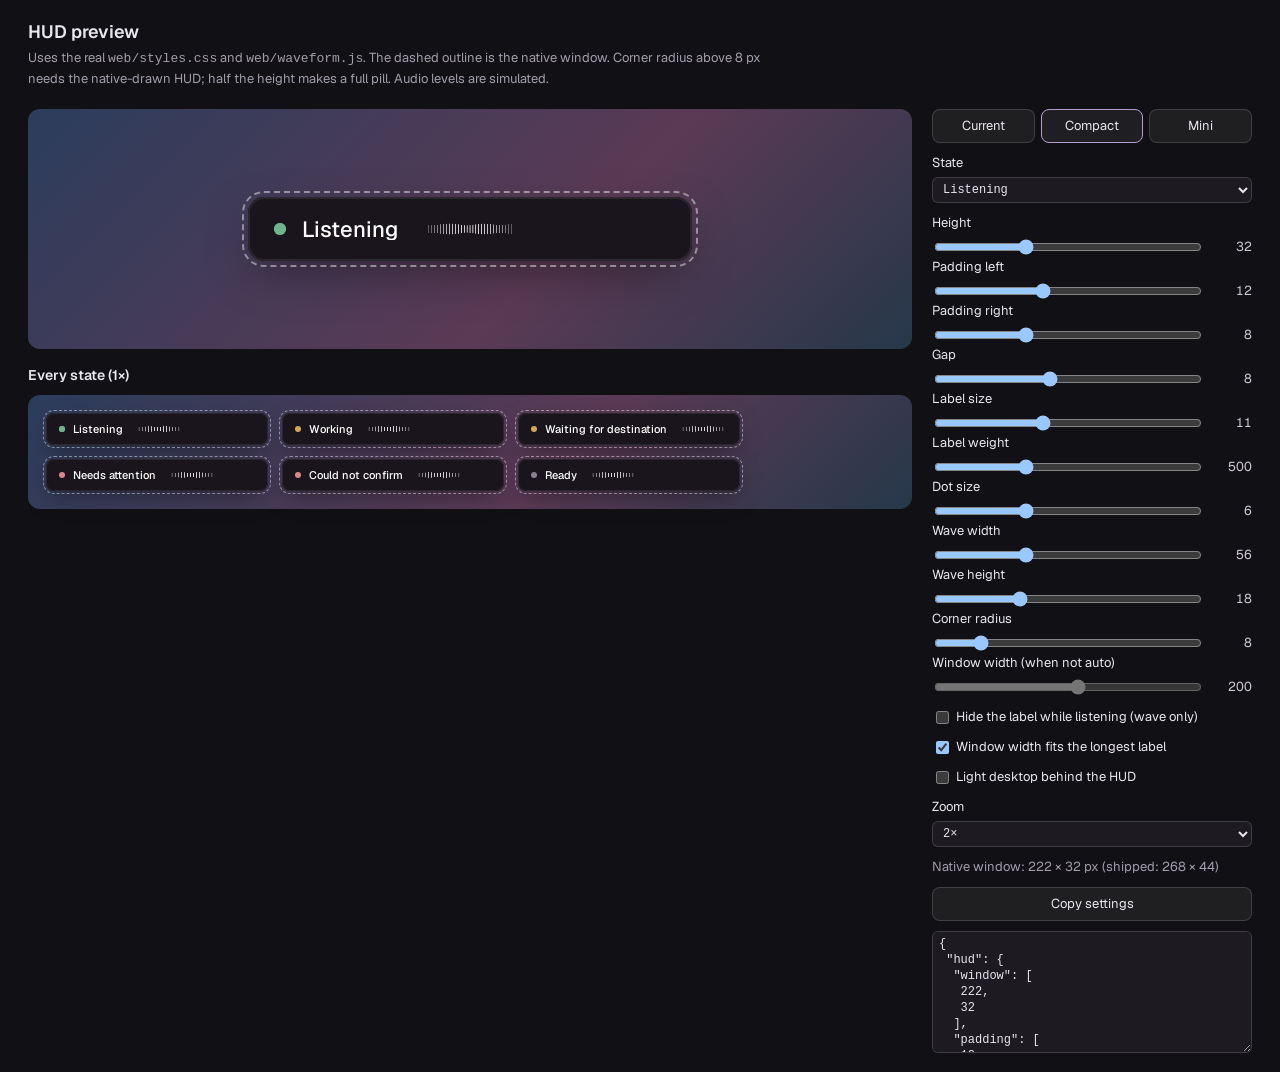
==== backend_dev/design/hud-preview.html @ 29bab12f "feat(ui): user-tuned HUD geometry (268x44, no right padding) + HUD preview tool - HUD window 280 -> " ====
<!doctype html>
<html lang="en" data-theme="dark">
<head>
<meta charset="utf-8">
<meta name="viewport" content="width=device-width, initial-scale=1">
<title>HUD preview — Wispr Clone (design tool, not shipped)</title>
<link rel="stylesheet" href="../web/styles.css">
<link rel="stylesheet" href="hud-preview.css">
</head>
<body class="preview-page">
<header class="pv-head">
  <h1>HUD preview</h1>
  <p>Uses the real <code>web/styles.css</code> and <code>web/waveform.js</code>. The dashed outline is the native window. Corner radius above 8&nbsp;px needs the native-drawn HUD; half the height makes a full pill. Audio levels are simulated.</p>
</header>

<main class="pv-main">
  <div class="pv-left">
  <section class="pv-stage" id="stage" aria-label="HUD at actual size">
    <div class="pv-window" id="main-window"></div>
  </section>
  <section class="pv-all" aria-label="Every state at the chosen size">
    <h2>Every state (1×)</h2>
    <div class="pv-grid" id="all"></div>
  </section>
  </div>

  <aside class="pv-controls" aria-label="HUD settings">
    <div class="pv-presets">
      <button type="button" data-preset="current">Current</button>
      <button type="button" data-preset="compact">Compact</button>
      <button type="button" data-preset="mini">Mini</button>
    </div>
    <label>State
      <select id="status">
        <option value="recording">Listening</option>
        <option value="processing">Working</option>
        <option value="awaiting_destination">Waiting for destination</option>
        <option value="awaiting_cleanup_choice">Needs attention</option>
        <option value="error">Could not confirm</option>
        <option value="idle">Ready</option>
      </select>
    </label>
    <div id="sliders"></div>
    <label class="pv-check"><input type="checkbox" id="hideListeningLabel"> Hide the label while listening (wave only)</label>
    <label class="pv-check"><input type="checkbox" id="autoWidth" checked> Window width fits the longest label</label>
    <label class="pv-check"><input type="checkbox" id="lightDesk"> Light desktop behind the HUD</label>
    <label>Zoom
      <select id="zoom"><option value="1">1×</option><option value="2" selected>2×</option><option value="3">3×</option></select>
    </label>
    <p class="pv-size" id="size"></p>
    <button type="button" id="copy" class="pv-copy">Copy settings</button>
    <textarea id="out" readonly rows="7" aria-label="Settings to send back"></textarea>
  </aside>
</main>

<script type="module" src="hud-preview.js"></script>
</body>
</html>
---- backend_dev/web/styles.css ----
/* =====================================================================
   Wispr Clone — UI demo  (v2 · muted plum on warm neutrals)
   Design tokens → base → layout → components → pages → motion
   ===================================================================== */

@font-face { font-family: "Geist"; src: url("assets/geist.ttf") format("truetype");
  font-weight: 100 900; font-display: swap; }

/* ---------- 1. Tokens ---------------------------------------------- */
:root {
  /* Primary: ONE muted plum hue (h≈276). The ramp only moves lightness and
     saturation; 600 is the anchor (#745689). Neutrals are warm greys
     (h≈30) so the plum reads as the only "colour" on the page. */
  --h: 276;
  --p-50:  hsl(280 33% 97%);   /* #f8f5fa */
  --p-100: hsl(280 30% 93%);   /* #eee6f2  subtle fill      */
  --p-200: hsl(278 28% 86%);   /* #dccfe4  borders          */
  --p-300: hsl(277 30% 76%);   /* #c3add3                   */
  --p-400: hsl(276 30% 64%);   /* #a488b9                   */
  --p-500: hsl(276 25% 53%);   /* #8c6c9f                   */
  --p-600: hsl(275 23% 44%);   /* #745689  primary          */
  --p-700: hsl(277 26% 36%);   /* #634575  hover / text     */
  --p-800: hsl(278 30% 28%);   /* #4f3260  pressed          */
  --p-900: hsl(279 32% 19%);   /* #36213f                   */
  --p-950: hsl(280 30% 11%);   /* #211526                   */

  /* Semantic colours — muted to sit with plum; used ONLY for meaning.
     blue = info / in-progress, green = ready / success,
     yellow = warning / needs attention, red = error / destructive / live mic */
  --blue:   #4f7bab;
  --green:  #3d8563;
  --yellow: #c08a2a;
  --red:    #b3464c;

  /* Typography — Geist variable (bundled, OFL) */
  --font-sans: "Geist", "Segoe UI Variable Text", "Segoe UI", system-ui, -apple-system, sans-serif;
  --font-mono: "Cascadia Code", "JetBrains Mono", ui-monospace, "SF Mono", Consolas, monospace;

  /*            weight size/line-height family */
  --t-h1:      550 28px/34px var(--font-sans);  /* page title (−2.5% tracking)   */
  --t-h2:      600 20px/28px var(--font-sans);  /* in-page feature heading       */
  --t-h3:      600 15px/22px var(--font-sans);  /* card title                    */
  --t-group:   600 13px/18px var(--font-sans);  /* section label, sentence case  */
  --t-body:    400 13px/20px var(--font-sans);  /* default desktop body          */
  --t-body-m:  500 13px/20px var(--font-sans);  /* row titles, buttons           */
  --t-small:   400 12px/18px var(--font-sans);  /* descriptions, meta            */
  --t-label:   500 11px/14px var(--font-sans);  /* rail labels, badges           */
  --t-caption: 600 10px/14px var(--font-sans);  /* UPPERCASE eyebrows (+12%)     */
  --t-mono:    500 12px/16px var(--font-mono);  /* shortcuts, sizes              */

  /* Spacing — 4px grid. Inside a component ≤ 12, between components 16–24,
     between sections 32. */
  --s-1: 4px;  --s-2: 8px;  --s-3: 12px; --s-4: 16px;
  --s-5: 20px; --s-6: 24px; --s-8: 32px; --s-10: 40px; --s-12: 48px;

  --r-sm: 6px; --r-md: 8px; --r-lg: 14px; --r-xl: 16px; --r-pill: 999px;

  --ease: cubic-bezier(.2, .8, .2, 1);
  --ease-spring: cubic-bezier(.34, 1.56, .64, 1);
  --t-fast: 120ms; --t-base: 180ms; --t-slow: 320ms;

    --side-w: 264px;        /* 8px gutter + 256px card */
  --side-w-closed: 60px;  /* 8px gutter + 52px strip */
  --titlebar-h: 40px;
}

/* Light theme ------------------------------------------------------ */
:root, [data-theme="light"] {
  color-scheme: light;
  --rail:      #efedea;
  --sidebar:   #fbfaf9;
  --canvas:    #f8f7f5;
  --surface:   #ffffff;
  --surface-2: #f3f1ef;
  --surface-3: #e9e6e3;
  --border:        #e6e2e7;
  --border-strong: #d6d0d8;
  --text-1: #29252d;
  --text-2: #6c6571;
  --text-3: #8d8691;
  --text-on-accent: #ffffff;

  --accent:        var(--p-600);
  --accent-hover:  var(--p-700);
  --accent-press:  var(--p-800);
  --accent-soft:   var(--p-100);
  --accent-soft-2: hsl(280 30% 89%);
  --accent-border: var(--p-200);
  --accent-text:   #69437f;
  --focus: hsl(276 30% 50% / .35);

  --hero: #f2edf5;  --hero-glow: #e6d9ed;  --hero-border: #dcd0e3;
  --side-bg: #f3f1ef;  --side-hover: #e9e6e3;  --side-active: #ffffff;

  --blue-soft: #edf3f9;   --blue-text: #426c9b;
  --green-soft: #eaf4ee;  --green-text: #317356;
  --yellow-soft: #fbf3df; --yellow-text: #946414;
  --red-soft: #fbedee;    --red-text: #b3464c;

  --sh-1: 0 1px 2px hsl(276 25% 20% / .04), 0 1px 1px hsl(30 10% 20% / .03);
  --sh-2: 0 2px 4px hsl(276 25% 20% / .03), 0 8px 24px hsl(276 25% 20% / .06);
  --sh-3: 0 2px 6px hsl(276 30% 12% / .06), 0 24px 60px -12px hsl(276 30% 12% / .22);
  --sh-accent: 0 1px 2px hsl(276 30% 25% / .18), 0 4px 12px -4px hsl(276 30% 40% / .45);
  --sh-inset: inset 0 1px 2px hsl(30 10% 20% / .05);
  --highlight: inset 0 1px 0 hsl(0 0% 100% / 0);
  --scrim: linear-gradient(145deg, hsl(276 35% 12% / .38), hsl(280 25% 8% / .5));
}

/* Dark theme — surfaces AND foregrounds are remapped, not inverted ---- */
[data-theme="dark"] {
  color-scheme: dark;
  --rail:      #151317;
  --sidebar:   #1e1b21;
  --canvas:    #1b191e;
  --surface:   #232026;
  --surface-2: #2b272e;
  --surface-3: #37323c;
  --border:        #38323e;
  --border-strong: #4a4351;
  --text-1: #f0eaf3;
  --text-2: #aca2b3;
  --text-3: #8a8191;
  --text-on-accent: #24182d;

  --accent:        #b796ce;
  --accent-hover:  #c6a7dc;
  --accent-press:  #a584bd;
  --accent-soft:   #3a2e45;
  --accent-soft-2: #46384f;
  --accent-border: #56435f;
  --accent-text:   #ceb0e4;
  --focus: hsl(276 45% 72% / .45);

  --hero: #2c2433;  --hero-glow: #463250;  --hero-border: #45384f;
  --side-bg: #1f1c22;  --side-hover: #2b272e;  --side-active: #322d37;

  --blue: #7fa9d8;   --green: #6fb58b;   --yellow: #d4a954;   --red: #e0848b;
  --blue-soft: #273442;   --blue-text: #a1c4eb;
  --green-soft: #23372c;  --green-text: #93cfaa;
  --yellow-soft: #3b3222; --yellow-text: #e6c37f;
  --red-soft: #42292e;    --red-text: #f0a0a6;

  /* shadows barely read on dark, so pair them with a 1px top highlight */
  --sh-1: 0 1px 2px hsl(0 0% 0% / .35);
  --sh-2: 0 2px 5px hsl(0 0% 0% / .25), 0 10px 28px hsl(0 0% 0% / .3);
  --sh-3: 0 2px 8px hsl(0 0% 0% / .45), 0 28px 70px -12px hsl(0 0% 0% / .7);
  --sh-accent: 0 1px 2px hsl(0 0% 0% / .4), 0 6px 18px -6px hsl(276 45% 65% / .45);
  --sh-inset: inset 0 1px 2px hsl(0 0% 0% / .3);
  --highlight: inset 0 1px 0 hsl(0 0% 100% / .04);
  --scrim: linear-gradient(145deg, hsl(276 35% 6% / .6), hsl(280 25% 3% / .72));
}

/* ---------- 2. Base ------------------------------------------------ */
*, *::before, *::after { box-sizing: border-box; }
html, body { height: 100%; margin: 0; }
body {
  font: var(--t-body);
  color: var(--text-1);
  background: var(--canvas);
  -webkit-font-smoothing: antialiased;
  font-feature-settings: "cv11", "ss01", "tnum";
  min-width: 1100px;
  min-height: 700px;
  overflow: hidden;
}
button, input, select, textarea { font: inherit; color: inherit; }
button { cursor: pointer; background: none; border: 0; padding: 0; }
:focus-visible { outline: 2px solid transparent; box-shadow: 0 0 0 3px var(--focus) !important; }
::selection { background: var(--accent-soft-2); }

.i { width: 16px; height: 16px; flex: none; stroke: currentColor; fill: none;
     stroke-width: 1.75; stroke-linecap: round; stroke-linejoin: round; }
.i-lg { width: 20px; height: 20px; }
.i-xl { width: 26px; height: 26px; }
.i-fill { fill: currentColor; stroke: none; }

.mono { font: var(--t-mono); }
.muted { color: var(--text-2); }
.faint { color: var(--text-3); }
.sr-only { position: absolute; width: 1px; height: 1px; overflow: hidden; clip: rect(0 0 0 0); }

/* ---------- 3. Window layout --------------------------------------- */
.window { display: grid; grid-template-rows: var(--titlebar-h) 1fr; height: 100%; }

.titlebar {
  display: flex; align-items: center; gap: var(--s-3);
  padding: 0 0 0 var(--s-4);
  background: var(--rail);
  border-bottom: 1px solid var(--border);
  user-select: none;
}
.brand { display: flex; align-items: center; gap: var(--s-2); font: var(--t-body-m); }
.brand-mark {
  width: 22px; height: 22px; border-radius: 7px; display: grid; place-items: center;
  background: linear-gradient(135deg, var(--p-400), var(--p-700));
  color: #fff; box-shadow: var(--sh-accent);
}
.brand-mark .i { width: 13px; height: 13px; stroke-width: 2.25; }
.titlebar .crumb { font: var(--t-small); color: var(--text-3); }
.titlebar .spacer { flex: 1; }
.win-ctrl { display: flex; height: 100%; }
.win-ctrl button { width: 46px; height: 100%; display: grid; place-items: center; color: var(--text-2);
  transition: background var(--t-fast), color var(--t-fast); }
.win-ctrl button:hover { background: var(--surface-3); color: var(--text-1); }
.win-ctrl button.close:hover { background: var(--red); color: #fff; }
.win-ctrl .i { width: 14px; height: 14px; stroke-width: 1.5; }

.shell {
  display: grid;
  grid-template-columns: var(--side-w) 1fr;
  min-height: 0;
  transition: grid-template-columns var(--t-slow) var(--ease);
}
[data-sidebar="collapsed"] .shell { grid-template-columns: var(--side-w-closed) 1fr; }

/* Floating sidebar card ------------------------------------------------
   Geometry is chosen so every icon sits at the same x in both states:
   card padding 8 + item padding 9 + border 1 = icon starts at 18px,
   16px icon → centre at 26px = half of the 52px collapsed card.        */
.column { padding: var(--s-2) 0 var(--s-2) var(--s-2); min-width: 0; }
.side-card {
  height: 100%; width: 100%;
  display: flex; flex-direction: column;
  background: var(--side-bg);
  border: 1px solid var(--border);
  border-radius: var(--r-lg);
  box-shadow: var(--sh-1), var(--highlight);
  overflow: hidden;
}
/* empty space in the collapsed strip expands it; the cursor hints the direction */
[data-sidebar="collapsed"] .side-scroll { cursor: e-resize; }
.side-card button, .side-card input { cursor: pointer; }
.side-section { padding: var(--s-3) var(--s-2) 0; flex: none; }      /* search row: 12px below header line */
.side-scroll { flex: 1; overflow-y: auto; overflow-x: hidden; padding: 0 var(--s-2) var(--s-2); }

.side-head { display: flex; align-items: center; height: 56px; padding: 0 var(--s-2); gap: var(--s-2); border-bottom: 1px solid var(--border); flex: none; }
.side-logo { display: flex; align-items: center; gap: 10px; height: 36px; padding: 0 5px; border-radius: var(--r-md);
  font: 600 15px/20px var(--font-sans); letter-spacing: -.01em; color: var(--text-1); white-space: nowrap; flex: 1; min-width: 0; }
.side-logo .brand-mark { width: 24px; height: 24px; flex: none; }
.side-logo:focus-visible { outline: none; }
.sidebar-toggle { color: var(--text-2); flex: none; transition: opacity var(--t-base), background var(--t-fast), color var(--t-fast); }
[data-sidebar="collapsed"] .sidebar-toggle { opacity: 0; pointer-events: none; }

/* Group rows are IDENTICAL in both states, so icons never move vertically.
   Open: the row shows its label ("App", "Voice", "Data").
   Collapsed: the same row shows a short 1px line at its middle instead.
   Rhythm (both states): row = 12 + 1px line + 12 = 25px, groups have no extra
   margin, and the search row sits 12px below the header line — so every icon
   is exactly 12px from the line above/below it; neighbouring icons are 2px apart. */
.nav-label { position: relative; height: 25px; display: flex; align-items: center; padding: 0 10px; overflow: hidden;
  font: 500 12px/16px var(--font-sans); color: var(--text-3); white-space: nowrap; }
.nav-label::after {
  content: ""; position: absolute; left: 7px; width: 20px; top: 12px; height: 1px; background: var(--border-strong);
  opacity: 0; transition: opacity var(--t-base); }
.nav-label span { transition: opacity var(--t-fast); }
[data-sidebar="collapsed"] .nav-label span { opacity: 0; }
[data-sidebar="collapsed"] .nav-label::after { opacity: 1; }
/* dividers aren't expand targets: normal cursor over them */
[data-sidebar="collapsed"] .nav-label { cursor: default; }

.nav-item {
  position: relative; width: 100%;
  display: flex; align-items: center; gap: 12px;
  height: 36px; padding: 0 9px;
  border: 1px solid transparent; border-radius: var(--r-md);
  color: var(--text-2); font: var(--t-body-m); text-align: left; white-space: nowrap;
  transition: background var(--t-fast), color var(--t-fast), border-color var(--t-fast), box-shadow var(--t-fast);
}
.nav-item + .nav-item { margin-top: 2px; }
.nav-item .i { color: var(--text-2); transition: color var(--t-fast); }
.nav-item:hover { background: var(--side-hover); color: var(--text-1); }
.nav-item:hover .i { color: var(--text-1); }
.nav-item:active { transform: translateY(1px); }
.nav-item[aria-current="page"] { background: var(--side-active); border-color: var(--border); box-shadow: var(--sh-1), var(--highlight); color: var(--text-1); }
.nav-item[aria-current="page"] .i { color: var(--accent-text); }
.nav-text { flex: 1; min-width: 0; overflow: hidden; text-overflow: ellipsis; transition: opacity var(--t-fast); }
.nav-item .count { font: var(--t-label); color: var(--text-3); transition: opacity var(--t-fast); }
.nav-item kbd { height: 20px; min-width: 0; padding: 0 6px; font-size: 10px; border-bottom-width: 1px; box-shadow: none; color: var(--text-3); transition: opacity var(--t-fast); }
.nav-item .status-dot { transition: transform var(--t-base) var(--ease); }
[data-sidebar="collapsed"] .nav-text,
[data-sidebar="collapsed"] .nav-item .count,
[data-sidebar="collapsed"] .nav-item kbd,
[data-sidebar="collapsed"] .side-logo .logo-text { opacity: 0; }
/* status dots stay visible on the closed strip, pinned to the icon's corner */
[data-sidebar="collapsed"] .nav-item .status-dot { position: absolute; left: 22px; top: 6px; box-shadow: 0 0 0 2px var(--side-bg); }

/* Tooltip for the collapsed strip */
.tip {
  position: fixed; z-index: 70; pointer-events: none;
  padding: 5px 9px; border-radius: 6px;
  background: var(--text-1); color: var(--canvas);
  font: 500 12px/16px var(--font-sans); white-space: nowrap;
  box-shadow: var(--sh-2);
  opacity: 0; transform: translate(-4px, -50%);
  transition: opacity var(--t-fast), transform var(--t-fast) var(--ease);
}
.tip::before { content: ""; position: absolute; left: -4px; top: 50%; width: 8px; height: 8px; background: inherit;
  transform: translateY(-50%) rotate(45deg); border-radius: 1px; }
.tip.is-on { opacity: 1; transform: translate(0, -50%); }

/* Quick search palette */
.backdrop.top { align-items: start; padding-top: 14vh; }
.palette { width: 520px; overflow: hidden; }
.palette-input { display: flex; align-items: center; gap: var(--s-3); padding: 0 var(--s-4); height: 52px; border-bottom: 1px solid var(--border); }
.palette-input input { flex: 1; border: 0; outline: 0; background: transparent; font: 400 15px/20px var(--font-sans); }
.palette-input .i { color: var(--text-3); }
.palette-list { padding: var(--s-2); max-height: 340px; overflow: auto; }
.palette-item { display: flex; align-items: center; gap: var(--s-3); width: 100%; height: 40px; padding: 0 var(--s-3);
  border-radius: var(--r-md); text-align: left; color: var(--text-1); }
.palette-item .i { color: var(--text-2); }
.palette-item .group { margin-left: auto; font: var(--t-small); color: var(--text-3); }
.palette-item.is-active { background: var(--accent-soft); }
.palette-item.is-active .i { color: var(--accent-text); }
.palette-empty { padding: var(--s-6); text-align: center; color: var(--text-3); }


/* Main content */
.main { overflow: auto; min-width: 0; position: relative; scroll-behavior: smooth; }
.page { display: none; max-width: 880px; margin: 0 auto; padding: var(--s-8) var(--s-10) var(--s-12); }
.page.is-active { display: block; animation: page-in var(--t-slow) var(--ease); }
.page.wide { max-width: 1040px; }
@keyframes page-in { from { opacity: 0; transform: translateY(6px); } }

.page-head { display: flex; align-items: flex-end; gap: var(--s-4); margin-bottom: var(--s-6); }
.page-head h1 { font: var(--t-h1); margin: 0; letter-spacing: -.025em; }
.page-head p { margin: 6px 0 0; color: var(--text-2); }
.page-head .actions { margin-left: auto; display: flex; gap: var(--s-2); }

.section { margin-top: var(--s-8); }
.section-head { display: flex; align-items: center; justify-content: space-between; margin-bottom: var(--s-3); }
.section-title { font: var(--t-group); color: var(--text-1); margin: 0; }
.eyebrow { font: var(--t-caption); letter-spacing: .12em; text-transform: uppercase; color: var(--text-3); }

/* ---------- 4. Components ------------------------------------------ */

/* Buttons ------------------------------------------------------------
   primary   = one per view, the main forward action (solid, shadow)
   secondary = standalone supporting action (surface + border)
   ghost     = low-emphasis, lives inside rows/toolbars (no chrome until hover)
   danger    = destructive; solid only inside a confirmation            */
.btn {
  --bh: 32px;
  display: inline-flex; align-items: center; justify-content: center; gap: 6px;
  height: var(--bh); padding: 0 var(--s-3);
  border-radius: var(--r-md);
  font: var(--t-body-m); white-space: nowrap;
  transition: background var(--t-fast), color var(--t-fast), border-color var(--t-fast),
              box-shadow var(--t-fast), transform var(--t-fast) var(--ease);
  border: 1px solid transparent;
}
.btn .i { width: 15px; height: 15px; }
.btn:active:not(:disabled), .btn.is-active { transform: translateY(1px) scale(.98); }
.btn:disabled, .btn.is-disabled { cursor: not-allowed; opacity: .45; box-shadow: none; transform: none; }
.btn-sm { --bh: 28px; padding: 0 10px; font: 500 12px/16px var(--font-sans); }
.btn-lg { --bh: 40px; padding: 0 var(--s-4); }
.btn-icon { width: var(--bh); padding: 0; }

.btn-primary { background: var(--accent); color: var(--text-on-accent); box-shadow: var(--sh-accent), inset 0 1px 0 hsl(0 0% 100% / .18); }
.btn-primary:hover:not(:disabled), .btn-primary.is-hover { background: var(--accent-hover); }
.btn-primary:active:not(:disabled), .btn-primary.is-active { background: var(--accent-press); box-shadow: var(--sh-1); }
.btn-primary:disabled, .btn-primary.is-disabled { background: var(--surface-3); color: var(--text-3); opacity: 1; }

.btn-secondary { background: var(--surface); border-color: var(--border-strong); color: var(--text-1); box-shadow: var(--sh-1), var(--highlight); }
.btn-secondary:hover:not(:disabled), .btn-secondary.is-hover { background: var(--surface-2); border-color: var(--text-3); }
.btn-secondary:active:not(:disabled), .btn-secondary.is-active { background: var(--surface-3); box-shadow: var(--sh-inset); }

.btn-ghost { color: var(--text-2); }
.btn-ghost:hover:not(:disabled), .btn-ghost.is-hover { background: var(--surface-3); color: var(--text-1); }
.btn-ghost:active:not(:disabled), .btn-ghost.is-active { background: var(--border); }
.btn-ghost.accent { color: var(--accent-text); }
.btn-ghost.accent:hover { background: var(--accent-soft); }

.btn-danger { background: var(--red); color: #fff; box-shadow: 0 4px 12px -4px hsl(357 45% 45% / .5), inset 0 1px 0 hsl(0 0% 100% / .18); }
.btn-danger:hover:not(:disabled), .btn-danger.is-hover { background: #9e3a40; }
.btn-danger:active:not(:disabled), .btn-danger.is-active { background: #883136; }
.btn-ghost.danger { color: var(--red-text); }
.btn-ghost.danger:hover { background: var(--red-soft); }

.btn.is-loading { color: transparent !important; position: relative; pointer-events: none; }
.btn.is-loading::after {
  content: ""; position: absolute; width: 14px; height: 14px; border-radius: 50%;
  border: 2px solid currentColor; border-color: var(--spin, var(--text-2)) transparent var(--spin, var(--text-2)) var(--spin, var(--text-2));
  animation: spin .7s linear infinite;
}
.btn-primary.is-loading { --spin: #fff; }

/* Cards / groups */
.card {
  background: var(--surface);
  border: 1px solid var(--border);
  border-radius: var(--r-lg);
  box-shadow: var(--sh-1), var(--highlight);
}
.group { overflow: hidden; }
.row {
  display: flex; align-items: center; gap: var(--s-6);
  padding: var(--s-4) var(--s-5);
  min-height: 64px;
}
.row + .row { border-top: 1px solid var(--border); }
.row-icon { width: 32px; height: 32px; border-radius: var(--r-md); display: grid; place-items: center;
  background: var(--surface-2); color: var(--text-2); flex: none; }
.row-text { flex: 1; min-width: 0; }
.row-title { font: var(--t-body-m); display: flex; align-items: center; gap: var(--s-2); }
.row-desc { font: var(--t-small); color: var(--text-2); margin-top: 2px; }
.row-control { display: flex; align-items: center; gap: var(--s-2); flex: none; }
.row.is-disabled .row-title, .row.is-disabled .row-desc { color: var(--text-3); }

/* Switch */
.switch {
  width: 36px; height: 20px; border-radius: var(--r-pill);
  background: var(--surface-3); border: 1px solid var(--border-strong);
  position: relative; flex: none;
  transition: background var(--t-base), border-color var(--t-base);
  box-shadow: var(--sh-inset);
}
.switch::after {
  content: ""; position: absolute; top: 2px; left: 2px; width: 14px; height: 14px; border-radius: 50%;
  background: #fff; box-shadow: 0 1px 3px hsl(0 0% 0% / .3);
  transition: transform var(--t-base) var(--ease-spring), width var(--t-fast);
}
.switch:hover:not(:disabled) { border-color: var(--text-3); }
.switch:active:not(:disabled)::after { width: 18px; }
.switch[aria-checked="true"] { background: var(--accent); border-color: var(--accent); }
.switch[aria-checked="true"]::after { transform: translateX(16px); }
.switch[aria-checked="true"]:active:not(:disabled)::after { transform: translateX(12px); }
.switch:disabled { opacity: .4; cursor: not-allowed; }

/* Segmented control */
.segmented { display: inline-flex; padding: 3px; gap: 2px; background: var(--surface-2);
  border: 1px solid var(--border); border-radius: 10px; box-shadow: var(--sh-inset); }
.segmented button {
  display: inline-flex; align-items: center; gap: 6px;
  height: 26px; padding: 0 var(--s-3); border-radius: 7px;
  font: var(--t-body-m); font-size: 12px; color: var(--text-2);
  transition: background var(--t-fast), color var(--t-fast), box-shadow var(--t-fast);
}
.segmented button:hover { color: var(--text-1); }
.segmented button[aria-checked="true"] { background: var(--surface); color: var(--text-1); box-shadow: var(--sh-1), var(--highlight); }
[data-theme="dark"] .segmented button[aria-checked="true"] { background: var(--surface-3); }
[data-theme="dark"] .btn-danger { color: #2a1618; }
.segmented .i { width: 14px; height: 14px; }

/* Inputs */
.field {
  display: flex; align-items: center; gap: var(--s-2);
  height: 32px; padding: 0 10px;
  background: var(--surface); border: 1px solid var(--border-strong); border-radius: var(--r-md);
  box-shadow: var(--sh-inset);
  transition: border-color var(--t-fast), box-shadow var(--t-fast);
}
.field:hover { border-color: var(--text-3); }
.field:focus-within { border-color: var(--accent); box-shadow: 0 0 0 3px var(--focus); }
.field input, .field select { flex: 1; min-width: 0; border: 0; outline: 0; background: transparent; height: 100%; }
.field input::placeholder { color: var(--text-3); }
.field .i { color: var(--text-3); }
.field.is-error { border-color: var(--red); box-shadow: 0 0 0 3px var(--red-soft); }
.field.is-disabled { background: var(--surface-2); color: var(--text-3); cursor: not-allowed; box-shadow: none; }
.field select { appearance: none; cursor: pointer; padding-right: 20px; }
.select { position: relative; min-width: 220px; }
.select > .i:last-child { position: absolute; right: 10px; pointer-events: none; }
textarea.textarea {
  width: 100%; min-height: 112px; resize: vertical; padding: 10px 12px;
  background: var(--surface); border: 1px solid var(--border-strong); border-radius: var(--r-md);
  box-shadow: var(--sh-inset); outline: 0; line-height: 20px;
  transition: border-color var(--t-fast), box-shadow var(--t-fast);
}
textarea.textarea:focus { border-color: var(--accent); box-shadow: 0 0 0 3px var(--focus); }
.field-label { font: var(--t-body-m); display: block; margin-bottom: 6px; }
.field-hint { font: var(--t-small); color: var(--text-3); margin-top: 6px; display: flex; justify-content: space-between; }

/* Key caps */
.keys { display: inline-flex; gap: 4px; align-items: center; }
kbd, .kbd {
  font: var(--t-mono); font-size: 11px;
  min-width: 24px; height: 24px; padding: 0 7px;
  display: inline-grid; place-items: center;
  background: var(--surface); color: var(--text-1);
  border: 1px solid var(--border-strong); border-bottom-width: 2px; border-radius: 6px;
  box-shadow: var(--sh-1);
}
.keys.is-listening kbd { border-color: var(--accent); color: var(--accent-text); animation: breathe 1.2s ease-in-out infinite; }
.keys.is-conflict kbd { border-color: var(--yellow); background: var(--yellow-soft); }

/* Badges / status */
.badge {
  display: inline-flex; align-items: center; gap: 6px;
  height: 22px; padding: 0 8px; border-radius: var(--r-pill);
  font: var(--t-label); white-space: nowrap;
  background: var(--surface-2); color: var(--text-2); border: 1px solid var(--border);
}
.badge .i { width: 12px; height: 12px; stroke-width: 2; }
.badge.accent { background: var(--accent-soft); color: var(--accent-text); border-color: var(--accent-border); }
.badge.info    { background: var(--blue-soft);   color: var(--blue-text);   border-color: transparent; }
.badge.success { background: var(--green-soft);  color: var(--green-text);  border-color: transparent; }
.badge.warning { background: var(--yellow-soft); color: var(--yellow-text); border-color: transparent; }
.badge.danger  { background: var(--red-soft);    color: var(--red-text);    border-color: transparent; }

.status-dot { width: 8px; height: 8px; border-radius: 50%; background: var(--text-3); flex: none; position: relative; }
.status-dot.success { background: var(--green); }
.status-dot.info    { background: var(--blue); }
.status-dot.warning { background: var(--yellow); }
.status-dot.danger  { background: var(--red); }
.status-dot.live::after {
  content: ""; position: absolute; inset: 0; border-radius: 50%; background: inherit;
  animation: ping 1.4s var(--ease) infinite;
}

/* Callouts (inline alerts) */
.callout {
  display: flex; gap: var(--s-3); align-items: flex-start;
  padding: var(--s-3) var(--s-4); border-radius: var(--r-md);
  border: 1px solid transparent; font: var(--t-small);
}
.callout .i { margin-top: 1px; }
.callout strong { font-weight: 600; display: block; font-size: 13px; margin-bottom: 2px; }
.callout .callout-actions { margin-left: auto; display: flex; gap: var(--s-1); align-self: center; }
.callout.info    { background: var(--blue-soft);   color: var(--blue-text); }
.callout.success { background: var(--green-soft);  color: var(--green-text); }
.callout.warning { background: var(--yellow-soft); color: var(--yellow-text); border-color: hsl(40 90% 50% / .25); }
.callout.danger  { background: var(--red-soft);    color: var(--red-text); }

/* Progress */
.progress { height: 6px; border-radius: var(--r-pill); background: var(--surface-3); overflow: hidden; }
.progress > span { display: block; height: 100%; border-radius: inherit; background: var(--blue);
  transition: width var(--t-slow) var(--ease); position: relative; overflow: hidden; }
.progress > span::after { content: ""; position: absolute; inset: 0;
  background: linear-gradient(90deg, transparent, hsl(0 0% 100% / .45), transparent);
  animation: sheen 1.2s linear infinite; }
.progress.indeterminate > span { width: 35%; animation: indeterminate 1.3s var(--ease) infinite; }

/* Spinner */
.spinner { width: 16px; height: 16px; border-radius: 50%; flex: none;
  border: 2px solid currentColor; border-right-color: transparent; animation: spin .7s linear infinite; }

/* Skeleton */
.skeleton { border-radius: 6px; background: linear-gradient(90deg, var(--surface-2) 0%, var(--surface-3) 40%, var(--surface-2) 80%);
  background-size: 300% 100%; animation: shimmer 1.4s linear infinite; height: 12px; }

/* Level meter */
.meter { display: flex; align-items: flex-end; gap: 3px; height: 20px; }
.meter i { width: 3px; border-radius: 2px; background: var(--border-strong); height: 20%;
  transition: height 90ms linear, background var(--t-fast); }
.meter.is-live i { background: var(--green); }
.meter.is-live i.hot { background: var(--yellow); }

/* Modal + backdrop (shadow overlay) */
.backdrop {
  position: fixed; inset: 0; z-index: 50;
  background: var(--scrim);
  backdrop-filter: blur(4px);
  display: grid; place-items: center;
  opacity: 0; pointer-events: none; transition: opacity var(--t-base);
}
.backdrop.is-open { opacity: 1; pointer-events: auto; }
.modal {
  width: 420px; background: var(--surface); border: 1px solid var(--border);
  border-radius: var(--r-xl); box-shadow: var(--sh-3), var(--highlight);
  transform: translateY(8px) scale(.97); transition: transform var(--t-slow) var(--ease-spring);
}
.backdrop.is-open .modal { transform: none; }
.modal-body { padding: var(--s-6) var(--s-6) var(--s-5); }
.modal-icon { width: 40px; height: 40px; border-radius: var(--r-lg); display: grid; place-items: center; margin-bottom: var(--s-4); }
.modal-icon.danger { background: var(--red-soft); color: var(--red-text); }
.modal-icon.accent { background: var(--accent-soft); color: var(--accent-text); }
.modal h3 { font: var(--t-h3); font-size: 17px; margin: 0 0 var(--s-1); }
.modal p { margin: 0; color: var(--text-2); }
.modal-foot { display: flex; justify-content: flex-end; gap: var(--s-2); padding: var(--s-4) var(--s-6);
  border-top: 1px solid var(--border); background: var(--surface-2); border-radius: 0 0 var(--r-xl) var(--r-xl); }
.modal .stack { display: grid; gap: var(--s-4); margin-top: var(--s-5); }

/* Toasts */
.toasts { position: fixed; right: var(--s-6); bottom: var(--s-6); z-index: 60; display: grid; gap: var(--s-2); }
.toast {
  display: flex; align-items: center; gap: var(--s-3);
  min-width: 300px; max-width: 380px; padding: var(--s-3) var(--s-3) var(--s-3) var(--s-4);
  background: var(--surface); border: 1px solid var(--border); border-radius: var(--r-lg);
  box-shadow: var(--sh-3), var(--highlight); font: var(--t-small);
  animation: toast-in var(--t-slow) var(--ease-spring);
  position: relative; overflow: hidden;
}
.toast.is-leaving { animation: toast-out var(--t-base) var(--ease) forwards; }
.toast strong { display: block; font: var(--t-body-m); }
.toast .toast-icon { width: 28px; height: 28px; border-radius: var(--r-md); display: grid; place-items: center; flex: none; }
.toast.success .toast-icon { background: var(--green-soft); color: var(--green-text); }
.toast.info    .toast-icon { background: var(--blue-soft);  color: var(--blue-text); }
.toast.warning .toast-icon { background: var(--yellow-soft); color: var(--yellow-text); }
.toast.danger  .toast-icon { background: var(--red-soft);   color: var(--red-text); }
.toast .btn { margin-left: auto; }
.toast::after { content: ""; position: absolute; left: 0; bottom: 0; height: 2px; width: 100%;
  background: currentColor; opacity: .12; transform-origin: left; animation: countdown 4s linear forwards; }

/* Check draw (success micro-animation) */
.check-draw path { stroke-dasharray: 24; stroke-dashoffset: 24; animation: draw 420ms var(--ease) 80ms forwards; }

/* ---------- 5. Page-specific --------------------------------------- */

/* Home — greeting */
.greeting { display: flex; align-items: center; justify-content: space-between; margin-bottom: var(--s-6); }
.greeting h1 { font: var(--t-h1); margin: 0; }
.greeting p { margin: 2px 0 0; color: var(--text-2); }

/* Dictation card — light plum "stage". A soft radial glow sits behind the
   waveform; all text sits on the flat part of the surface, so no scrim is
   needed. The waveform is edge-masked so it dissolves instead of clipping. */
.dictate {
  position: relative; overflow: hidden; isolation: isolate;
  display: flex; flex-direction: column; align-items: center;
  padding: var(--s-5) var(--s-6) var(--s-6);
  min-height: 292px;
  background: var(--hero);
  border: 1px solid var(--hero-border);
  border-radius: var(--r-lg);
  box-shadow: var(--sh-2), var(--highlight);
  transition: border-color var(--t-base), box-shadow var(--t-base);
}
.dictate::before {
  content: ""; position: absolute; inset: 0; z-index: -1; pointer-events: none;
  background: radial-gradient(ellipse 60% 70% at 50% 34%, var(--hero-glow), transparent 70%);
  transition: opacity var(--t-slow);
}
.dictate-top { width: 100%; display: flex; align-items: center; justify-content: space-between; }
.dictate-status { display: inline-flex; align-items: center; gap: var(--s-2); font: var(--t-body-m); color: var(--text-1); }
.dictate-status .i { color: var(--text-2); }
.dictate-status .timer { font: var(--t-mono); color: var(--text-2); }
.dictate .eyebrow { color: var(--text-2); }

/* Frequency Lanes canvas (340×72 logical, 2× backing store). Colour comes from --wave-color. */
.dictate { --wave-color: var(--accent); }
.wave { display: block; width: 340px; height: 72px; margin: var(--s-6) 0 var(--s-4);
  -webkit-mask-image: linear-gradient(90deg, transparent, #000 16%, #000 84%, transparent);
          mask-image: linear-gradient(90deg, transparent, #000 16%, #000 84%, transparent); }

.dictate-caption { font: var(--t-body); color: var(--accent-text); margin: 0 0 var(--s-4); min-height: 20px; text-align: center; }
.dictate .btn-record { --bh: 44px; min-width: 186px; padding: 0 var(--s-6); border-radius: 10px; font: 600 14px/20px var(--font-sans); gap: 10px; }
.dictate .btn-record .i { width: 17px; height: 17px; }
.dictate-hint { margin-top: var(--s-3); display: flex; align-items: center; gap: var(--s-2); font: var(--t-small); color: var(--text-2); }
.dictate-hint kbd { font-size: 11px; height: 26px; padding: 0 9px; border-bottom-width: 1px; }
.dictate-cancel { position: absolute; right: var(--s-3); bottom: var(--s-3); opacity: 0; pointer-events: none; transition: opacity var(--t-base); }

/* states */
.dictate[data-state="recording"] { border-color: color-mix(in srgb, var(--red) 45%, var(--hero-border)); box-shadow: var(--sh-2), 0 0 0 4px color-mix(in srgb, var(--red) 10%, transparent); }
.dictate[data-state="recording"] .dictate-cancel { opacity: 1; pointer-events: auto; }
.dictate[data-state="recording"] .btn-record { background: var(--text-1); color: var(--surface); box-shadow: var(--sh-2); }
.dictate[data-state="recording"] .btn-record:hover { background: color-mix(in srgb, var(--text-1) 88%, var(--accent)); }
.dictate[data-state="processing"]::before { opacity: .5; }
.dictate[data-state="warning"] { border-color: var(--yellow); }
.dictate[data-state="warning"] { --wave-color: var(--yellow); }
.dictate[data-state="warning"] .wave { animation: shake 420ms var(--ease); }
.dictate[data-state="warning"] .dictate-caption { color: var(--yellow-text); }

/* ---- Settings v2 building blocks (Recording / Models / Cleanup) ---- */
.group-label { font: var(--t-group); color: var(--text-1); margin: var(--s-8) 0 var(--s-3); }
.page-head + .group-label { margin-top: 0; }
.card + .group-label { margin-top: var(--s-8); }
.row-title.plain { font-weight: 550; }

/* stacked level row */
.level { padding: var(--s-4) var(--s-5) var(--s-5); border-top: 1px solid var(--border); }
.level-head { display: flex; justify-content: space-between; align-items: center; font: var(--t-small); color: var(--text-2); margin-bottom: var(--s-3); }
.level-state { display: inline-flex; align-items: center; gap: 6px; font: var(--t-body-m); font-size: 12px; transition: color var(--t-base); }
.level-state.idle    { color: var(--green-text); }
.level-state.live    { color: var(--blue-text); }
.level-state.good    { color: var(--green-text); }
.level-state.quiet   { color: var(--yellow-text); }
.segments { display: flex; gap: 4px; }
.segments i { width: 8px; height: 12px; border-radius: 3px; background: var(--surface-3); transition: background 80ms linear; }
.segments i.on   { background: var(--green); }
.segments i.warm { background: var(--yellow); }

/* model pipeline cards */
.model-card { padding: var(--s-5) var(--s-5) var(--s-4); }
.model-card + .model-card { margin-top: var(--s-3); }
.model-head { display: flex; align-items: center; gap: var(--s-4); }
.model-tile { width: 40px; height: 40px; border-radius: 10px; display: grid; place-items: center; flex: none;
  background: var(--accent-soft); color: var(--accent-text); }
.model-tile .i { width: 18px; height: 18px; }
.model-title { font: var(--t-h3); }
.model-sub { font: var(--t-small); color: var(--text-2); margin-top: 1px; }
.model-head .badge { margin-left: auto; }
.model-pick { display: flex; gap: var(--s-2); margin-top: var(--s-5); }
.model-pick .field { flex: 1; height: 40px; }
.model-pick .btn { --bh: 40px; padding: 0 var(--s-4); }
.model-meta { display: flex; gap: 6px; align-items: center; margin-top: var(--s-3); font: 400 11px/14px var(--font-sans); color: var(--text-3); }
.model-card.is-error { border-color: color-mix(in srgb, var(--red) 40%, var(--border)); }

/* cleanup */
.guidance { padding: var(--s-5); }
.guidance .field-label { font-weight: 400; color: var(--text-1); margin-bottom: var(--s-2); }
.guidance-foot { display: flex; align-items: center; justify-content: space-between; margin-top: var(--s-3); font: var(--t-small); color: var(--text-2); }
.feature-head { display: flex; align-items: center; justify-content: space-between; margin: var(--s-8) 0 var(--s-4); }
.feature-head h2 { font: var(--t-h2); letter-spacing: -.015em; margin: 0; }
.difference { display: grid; grid-template-columns: 1fr 1fr; gap: var(--s-4); }
.difference > div { padding: var(--s-5); border-radius: var(--r-md); line-height: 24px; min-height: 108px;
  transition: opacity var(--t-base), transform var(--t-base) var(--ease); }
.difference .eyebrow { display: block; margin-bottom: var(--s-3); }
.difference .original { background: var(--surface-2); color: var(--text-1); }
.difference .polished { background: var(--accent-soft); color: var(--text-1); }
.difference .polished .eyebrow { color: var(--accent-text); }
.difference.is-swapping > div { opacity: 0; transform: translateY(4px); }
.is-off { opacity: .45; pointer-events: none; filter: saturate(.6); transition: opacity var(--t-base); }

/* Stats */
.stats { display: grid; grid-template-columns: repeat(3, 1fr); gap: var(--s-4); margin-top: var(--s-4); }
.stat { padding: var(--s-4) var(--s-5); display: flex; align-items: center; gap: var(--s-4); }
.stat .row-icon { background: var(--accent-soft); color: var(--accent-text); }
.stat-value { font: 600 20px/24px var(--font-sans); letter-spacing: -.01em; }
.stat-label { font: var(--t-small); color: var(--text-2); }
.stat-trend { margin-left: auto; }

/* Transcript list */
.list { overflow: hidden; }
.item {
  position: relative; display: flex; gap: var(--s-4); align-items: flex-start;
  padding: var(--s-4) var(--s-5);
  transition: background var(--t-fast);
}
.item + .item { border-top: 1px solid var(--border); }
.item:hover { background: var(--surface-2); }
.item.is-new { animation: item-in 520ms var(--ease-spring); }
.item.is-new::before { content: ""; position: absolute; left: 0; top: 0; bottom: 0; width: 3px; background: var(--accent);
  animation: fade-out 2.4s var(--ease) 1.2s forwards; }
.app-tile { width: 32px; height: 32px; border-radius: var(--r-md); display: grid; place-items: center; flex: none;
  font: 600 12px/1 var(--font-sans); color: var(--accent-text); background: var(--accent-soft); border: 1px solid var(--accent-border); }
.item-body { flex: 1; min-width: 0; }
.item-meta { display: flex; align-items: center; gap: var(--s-2); font: var(--t-small); color: var(--text-3); margin-bottom: 4px; }
.item-meta strong { color: var(--text-1); font-weight: 500; }
.item-text { color: var(--text-1); display: -webkit-box; -webkit-line-clamp: 2; -webkit-box-orient: vertical; overflow: hidden; }
.item-text.original { color: var(--text-2); font-style: italic; }
.item-actions { display: flex; gap: 2px; opacity: 0; transform: translateX(4px); transition: opacity var(--t-fast), transform var(--t-fast); }
.item:hover .item-actions, .item:focus-within .item-actions, .item.is-failed .item-actions { opacity: 1; transform: none; }
.item.is-failed { background: linear-gradient(90deg, var(--yellow-soft), transparent 60%); }

/* Floating dictation pill (always dark, sits above everything like the real overlay) */
.pill {
  position: fixed; left: 50%; bottom: var(--s-6); z-index: 40;
  transform: translate(-50%, 24px) scale(.96); opacity: 0; pointer-events: none;
  display: flex; align-items: center; gap: var(--s-3);
  height: 44px; padding: 0 6px 0 var(--s-4);
  border-radius: var(--r-pill);
  background: hsl(280 12% 10% / .92); color: #fff;
  border: 1px solid hsl(0 0% 100% / .08);
  box-shadow: 0 16px 40px -10px hsl(0 0% 0% / .55), inset 0 1px 0 hsl(0 0% 100% / .08);
  backdrop-filter: blur(12px);
  transition: transform var(--t-slow) var(--ease-spring), opacity var(--t-base);
}
.pill.is-open { transform: translate(-50%, 0); opacity: 1; pointer-events: auto; }
.pill .meter i { background: hsl(0 0% 100% / .85); }
.pill .timer { font: var(--t-mono); color: hsl(0 0% 100% / .7); min-width: 38px; }
.pill .pill-label { font: var(--t-body-m); font-size: 12px; }
.pill .btn-ghost { color: hsl(0 0% 100% / .7); border-radius: var(--r-pill); }
.pill .btn-ghost:hover { background: hsl(0 0% 100% / .1); color: #fff; }
.pill .spinner { color: var(--p-300); }
.pill .status-dot.danger { background: #e0848b; }

/* Model cards (selectable) */
.options { display: grid; gap: var(--s-2); padding: var(--s-3); }
.option {
  display: flex; align-items: center; gap: var(--s-4);
  padding: var(--s-3) var(--s-4); border-radius: var(--r-md);
  border: 1px solid var(--border); background: var(--surface);
  text-align: left; width: 100%;
  transition: border-color var(--t-fast), background var(--t-fast), box-shadow var(--t-fast);
}
.option:hover:not(.is-disabled) { border-color: var(--border-strong); background: var(--surface-2); }
.option[aria-checked="true"] { border-color: var(--accent); background: var(--accent-soft); box-shadow: 0 0 0 1px var(--accent) inset; }
.option.is-disabled { cursor: default; }
.radio { width: 16px; height: 16px; border-radius: 50%; border: 1.5px solid var(--border-strong); flex: none; display: grid; place-items: center;
  transition: border-color var(--t-fast); background: var(--surface); }
.option[aria-checked="true"] .radio { border-color: var(--accent); }
.option[aria-checked="true"] .radio::after { content: ""; width: 8px; height: 8px; border-radius: 50%; background: var(--accent); animation: pop 240ms var(--ease-spring); }
.option-main { flex: 1; min-width: 0; }
.option-title { font: var(--t-body-m); display: flex; align-items: center; gap: var(--s-2); }
.option-sub { font: var(--t-small); color: var(--text-2); display: flex; gap: var(--s-3); margin-top: 2px; }
.option-side { display: flex; align-items: center; gap: var(--s-3); min-width: 150px; justify-content: flex-end; }
.option-side .progress { width: 110px; }

/* Cleanup comparison */
.compare { display: grid; grid-template-columns: 1fr 1fr; gap: 1px; background: var(--border); border-top: 1px solid var(--border); }
.compare > div { background: var(--surface); padding: var(--s-4) var(--s-5); line-height: 22px; }
.compare h4 { font: var(--t-caption); letter-spacing: .06em; text-transform: uppercase; color: var(--text-3); margin: 0 0 var(--s-2); display: flex; align-items: center; gap: 6px; }
del.rm { text-decoration: line-through; text-decoration-color: var(--red); color: var(--red-text); background: var(--red-soft); border-radius: 3px; padding: 0 2px; }
ins.add { text-decoration: none; color: var(--green-text); background: var(--green-soft); border-radius: 3px; padding: 0 2px; }

/* Dictionary table */
.toolbar { display: flex; gap: var(--s-2); align-items: center; margin-bottom: var(--s-4); }
.toolbar .field { width: 280px; }
.toolbar .spacer { flex: 1; }
.table { width: 100%; border-collapse: collapse; }
.table th { font: var(--t-caption); letter-spacing: .06em; text-transform: uppercase; color: var(--text-3); text-align: left;
  padding: var(--s-3) var(--s-5); background: var(--surface-2); border-bottom: 1px solid var(--border); }
.table td { padding: var(--s-3) var(--s-5); border-bottom: 1px solid var(--border); vertical-align: middle; }
.table tr:last-child td { border-bottom: 0; }
.table tbody tr { transition: background var(--t-fast); }
.table tbody tr:hover { background: var(--surface-2); }
.table .term { font: var(--t-body-m); }
.table .actions { text-align: right; width: 90px; }
.table .actions > div { display: inline-flex; gap: 2px; opacity: 0; transition: opacity var(--t-fast); }
.table tr:hover .actions > div, .table tr:focus-within .actions > div { opacity: 1; }
.chips { display: flex; flex-wrap: wrap; gap: 4px; }
.chip { font: var(--t-mono); font-size: 11px; padding: 2px 7px; border-radius: 5px; background: var(--surface-2); border: 1px solid var(--border); color: var(--text-2); }
.table tr.is-removing { animation: row-out 260ms var(--ease) forwards; }

.empty { text-align: center; padding: var(--s-12) var(--s-6); }
.empty .row-icon { margin: 0 auto var(--s-3); width: 44px; height: 44px; border-radius: var(--r-lg); }
.empty h3 { font: var(--t-h3); margin: 0 0 4px; }

/* Styleguide */
.sg-grid { display: grid; gap: var(--s-4); }
.ramp { display: grid; grid-template-columns: repeat(11, 1fr); border-radius: var(--r-md); overflow: hidden; box-shadow: var(--sh-1); }
.ramp div { height: 56px; display: flex; align-items: flex-end; padding: 6px; font: var(--t-mono); font-size: 10px; }
.swatches { display: grid; grid-template-columns: repeat(4, 1fr); gap: var(--s-3); }
.swatch { display: flex; gap: var(--s-3); align-items: center; padding: var(--s-3); }
.swatch i { width: 36px; height: 36px; border-radius: var(--r-md); box-shadow: inset 0 0 0 1px hsl(0 0% 0% / .08); }
.swatch b { font: var(--t-body-m); display: block; }
.type-row { display: grid; grid-template-columns: 120px 1fr 200px; align-items: baseline; gap: var(--s-4); padding: var(--s-3) var(--s-5); }
.type-row + .type-row { border-top: 1px solid var(--border); }
.state-grid { display: grid; grid-template-columns: 110px repeat(4, 1fr); align-items: center; gap: var(--s-3) var(--s-4); padding: var(--s-5); }
.state-grid .h { font: var(--t-caption); letter-spacing: .06em; text-transform: uppercase; color: var(--text-3); }
.anim-grid { display: grid; grid-template-columns: repeat(4, 1fr); gap: var(--s-4); }
.anim-cell { padding: var(--s-5); display: grid; gap: var(--s-3); justify-items: start; }
.anim-cell .stage { height: 44px; display: flex; align-items: center; gap: var(--s-3); width: 100%; }
.shake { animation: shake 420ms var(--ease); }

/* ---------- 6. Keyframes ------------------------------------------- */
@keyframes spin { to { transform: rotate(360deg); } }
@keyframes ping { 0% { transform: scale(1); opacity: .7; } 80%, 100% { transform: scale(2.6); opacity: 0; } }
@keyframes ring { 0% { transform: scale(.9); opacity: .9; } 100% { transform: scale(1.7); opacity: 0; } }
@keyframes breathe { 50% { box-shadow: 0 0 0 4px var(--accent-soft-2); } }
@keyframes shimmer { from { background-position: 100% 0; } to { background-position: -200% 0; } }
@keyframes sheen { from { transform: translateX(-100%); } to { transform: translateX(100%); } }
@keyframes indeterminate { 0% { transform: translateX(-100%); } 100% { transform: translateX(300%); } }
@keyframes shake { 20%, 60% { transform: translateX(-4px); } 40%, 80% { transform: translateX(4px); } }
@keyframes pop { from { transform: scale(0); } }
@keyframes draw { to { stroke-dashoffset: 0; } }
@keyframes toast-in { from { opacity: 0; transform: translateY(12px) scale(.96); } }
@keyframes toast-out { to { opacity: 0; transform: translateX(24px); } }
@keyframes countdown { to { transform: scaleX(0); } }
@keyframes item-in { from { opacity: 0; transform: translateY(-8px); } }
@keyframes fade-out { to { opacity: 0; } }
@keyframes row-out { to { opacity: 0; transform: translateX(16px); } }
@keyframes warn-pulse { 0%, 100% { box-shadow: 0 0 0 0 hsl(40 96% 50% / .45); } 50% { box-shadow: 0 0 0 6px hsl(40 96% 50% / 0); } }
.warn-pulse { animation: warn-pulse 1.6s ease-out infinite; border-radius: 50%; }

@media (prefers-reduced-motion: reduce) {
  *, *::before, *::after { animation-duration: 1ms !important; animation-iteration-count: 1 !important; transition-duration: 1ms !important; }
}

/* Equivalent classes for reference inline declarations. */
.inline-style-1 {position:absolute}
.inline-style-2 {height:20px;min-width:0;padding:0 5px;font-size:10px}
.inline-style-3 {margin-bottom:var(--s-3)}
.inline-style-4 {overflow:hidden}
.inline-style-5 {margin-bottom:var(--s-6)}
.inline-style-6 {min-width:160px}
.inline-style-7 {border-color:hsl(0 70% 55% / .3)}
.inline-style-8 {background:var(--blue)}
.inline-style-9 {background:var(--green)}
.inline-style-10 {background:var(--yellow)}
.inline-style-11 {background:var(--red)}
.inline-style-12 {font:var(--t-h1);letter-spacing:-.025em}
.inline-style-13 {font:var(--t-h2);letter-spacing:-.015em}
.inline-style-14 {font:var(--t-h3)}
.inline-style-15 {font:var(--t-group)}
.inline-style-16 {font:var(--t-body-m)}
.inline-style-17 {font:var(--t-small)}
.inline-style-18 {display:flex;gap:8px;align-items:center}
.inline-style-19 {width:150px}
.inline-style-20 {color:var(--accent)}
.inline-style-21 {flex:1}
.inline-style-22 {flex-direction:column;align-items:stretch;justify-content:center;gap:6px}
.inline-style-23 {width:60%}
.inline-style-24 {width:64%}
.inline-style-25 {border-radius:999px}
.inline-style-26 {width:32px;height:32px;border-radius:8px;display:grid;place-items:center;background:var(--green-soft);color:var(--green-text)}
.inline-style-27 {font-weight:400}
.hud-root, .hud-root body { background: #1b161d; }
.hud-page { margin: 0; min-width: 0; min-height: 0; overflow: hidden; }
.pill.hud-pill { position: relative; left: auto; bottom: auto; opacity: 1; pointer-events: auto; transform: none; margin: 0; box-shadow: none; width: 100vw; height: 100vh; border-radius: 8px; padding: 0 0 0 16px; }
.hud-pill .pill-label { min-width: 0; overflow: hidden; text-overflow: ellipsis; white-space: nowrap; }
.hud-wave { width: 88px; height: 28px; }
---- backend_dev/design/hud-preview.css ----
/* Design-tool chrome only. The HUD itself is styled by ../web/styles.css plus the
   variables below, which mirror the values a final .pill.hud-pill rule would use. */
.preview-page { min-width: 0; min-height: 0; overflow: auto; background: #111014; color: #e9e6ee; }
.pv-head { padding: 20px 28px 0; }
.pv-head h1 { font: 600 18px/24px var(--font-sans); margin: 0 0 4px; }
.pv-head p { margin: 0; color: #a39dab; font-size: 13px; max-width: 760px; }
.pv-main { display: grid; grid-template-columns: 1fr 320px; gap: 20px; padding: 20px 28px; }
.pv-stage { height: 240px; align-self: start; border-radius: 12px; display: grid; place-items: center; overflow: hidden;
  background: linear-gradient(135deg, #2b3d5c, #5b3a55 60%, #26384a); }
.pv-stage.is-light { background: linear-gradient(135deg, #e9eef5, #f6efe9 60%, #dfe7ef); }
.pv-window { outline: 1px dashed hsl(0 0% 100% / .45); outline-offset: 2px; border-radius: var(--radius, 8px); overflow: hidden;
  box-shadow: 0 8px 24px -6px hsl(0 0% 0% / .5); background: #1b161d; }
.pv-stage.is-light .pv-window { outline-color: hsl(0 0% 0% / .35); }
.pv-controls { display: flex; flex-direction: column; gap: 10px; font-size: 13px; }
.pv-controls label { display: grid; gap: 4px; }
.pv-controls .pv-row { display: grid; grid-template-columns: 1fr 44px; gap: 8px; align-items: center; }
.pv-controls input[type="range"] { width: 100%; }
.pv-controls output { text-align: right; font-variant-numeric: tabular-nums; color: #cfc9d6; }
.pv-check { display: flex !important; align-items: center; gap: 8px; }
.pv-presets { display: flex; gap: 6px; }
.pv-presets button, .pv-copy { flex: 1; padding: 6px 8px; border-radius: 8px; border: 1px solid hsl(0 0% 100% / .15);
  background: hsl(0 0% 100% / .06); color: inherit; font: inherit; cursor: pointer; }
.pv-presets button:hover, .pv-copy:hover { background: hsl(0 0% 100% / .12); }
.pv-presets button[aria-pressed="true"] { border-color: #b79bd0; }
.pv-size { margin: 0; color: #a39dab; }
.pv-controls select, .pv-controls textarea { background: #1d1b21; color: inherit; border: 1px solid hsl(0 0% 100% / .15);
  border-radius: 6px; padding: 4px 6px; font: 12px/16px ui-monospace, monospace; }
.pv-left { display: grid; gap: 16px; align-content: start; }
.pv-all { padding: 0; }
.pv-all h2 { font: 600 14px/20px var(--font-sans); margin: 0 0 10px; }
.pv-grid { display: flex; flex-wrap: wrap; gap: 14px; padding: 18px; border-radius: 12px;
  background: linear-gradient(135deg, #2b3d5c, #5b3a55 60%, #26384a); }
.pv-grid.is-light { background: linear-gradient(135deg, #e9eef5, #f6efe9 60%, #dfe7ef); }

/* HUD geometry driven by the sliders */
.pv-hud.pill.hud-pill { border-radius: var(--radius, 8px); width: 100%; height: 100%; gap: var(--gap); padding: 0 var(--pad-r) 0 var(--pad-l); }
.pv-hud .pill-label { font-size: var(--font); font-weight: var(--weight); line-height: 1; }
.pv-hud .status-dot { width: var(--dot); height: var(--dot); }
.pv-hud .hud-wave { width: var(--wave-w); height: var(--wave-h); flex: none; }
.pv-hud.is-wave-only .pill-label { display: none; }
.pv-measure { position: absolute; visibility: hidden; left: -9999px; top: 0; }
.pv-measure .pv-hud.pill.hud-pill { width: max-content; }
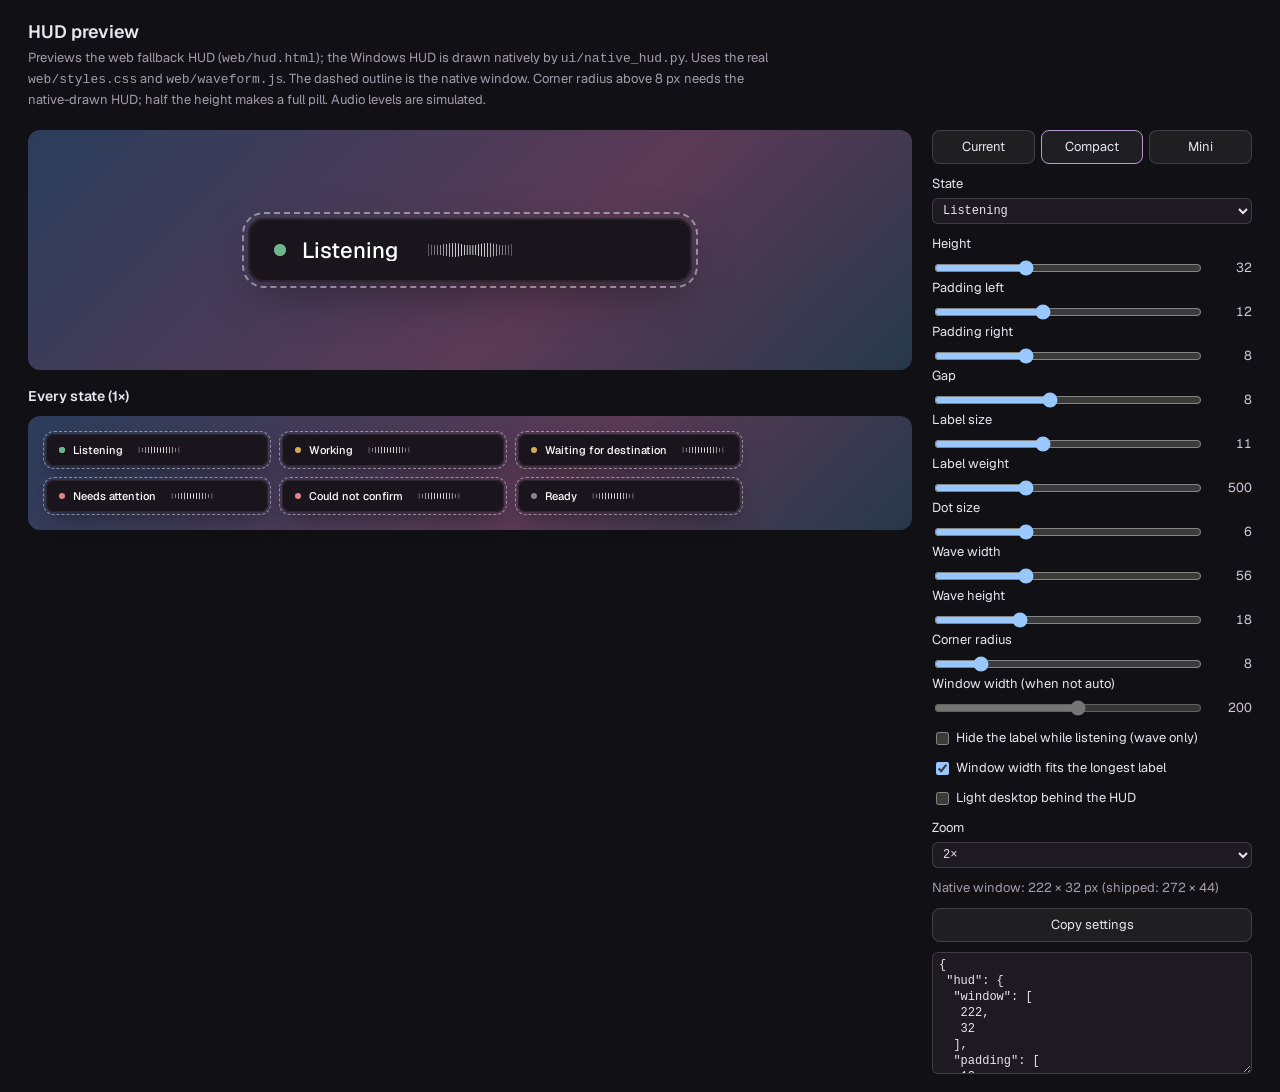
==== commit 935217fd: "chore: remove dead code and fix outdated comments and docs Final runthrough of the whole repository," ====
--- a/backend_dev/design/hud-preview.html
+++ b/backend_dev/design/hud-preview.html
@@ -10,7 +10,7 @@
 <body class="preview-page">
 <header class="pv-head">
   <h1>HUD preview</h1>
-  <p>Uses the real <code>web/styles.css</code> and <code>web/waveform.js</code>. The dashed outline is the native window. Corner radius above 8&nbsp;px needs the native-drawn HUD; half the height makes a full pill. Audio levels are simulated.</p>
+  <p>Previews the web fallback HUD (<code>web/hud.html</code>); the Windows HUD is drawn natively by <code>ui/native_hud.py</code>. Uses the real <code>web/styles.css</code> and <code>web/waveform.js</code>. The dashed outline is the native window. Corner radius above 8&nbsp;px needs the native-drawn HUD; half the height makes a full pill. Audio levels are simulated.</p>
 </header>
 
 <main class="pv-main">
--- a/backend_dev/web/styles.css
+++ b/backend_dev/web/styles.css
@@ -1,5 +1,5 @@
 /* =====================================================================
-   Wispr Clone — UI demo  (v2 · muted plum on warm neutrals)
+   Wispr Clone — settings window and HUD  (v2 · muted plum on warm neutrals)
    Design tokens → base → layout → components → pages → motion
    ===================================================================== */
 
@@ -11,23 +11,16 @@
   /* Primary: ONE muted plum hue (h≈276). The ramp only moves lightness and
      saturation; 600 is the anchor (#745689). Neutrals are warm greys
      (h≈30) so the plum reads as the only "colour" on the page. */
-  --h: 276;
-  --p-50:  hsl(280 33% 97%);   /* #f8f5fa */
   --p-100: hsl(280 30% 93%);   /* #eee6f2  subtle fill      */
   --p-200: hsl(278 28% 86%);   /* #dccfe4  borders          */
-  --p-300: hsl(277 30% 76%);   /* #c3add3                   */
   --p-400: hsl(276 30% 64%);   /* #a488b9                   */
-  --p-500: hsl(276 25% 53%);   /* #8c6c9f                   */
   --p-600: hsl(275 23% 44%);   /* #745689  primary          */
   --p-700: hsl(277 26% 36%);   /* #634575  hover / text     */
   --p-800: hsl(278 30% 28%);   /* #4f3260  pressed          */
-  --p-900: hsl(279 32% 19%);   /* #36213f                   */
-  --p-950: hsl(280 30% 11%);   /* #211526                   */
 
   /* Semantic colours — muted to sit with plum; used ONLY for meaning.
      blue = info / in-progress, green = ready / success,
      yellow = warning / needs attention, red = error / destructive / live mic */
-  --blue:   #4f7bab;
   --green:  #3d8563;
   --yellow: #c08a2a;
   --red:    #b3464c;
@@ -53,7 +46,7 @@
   --s-1: 4px;  --s-2: 8px;  --s-3: 12px; --s-4: 16px;
   --s-5: 20px; --s-6: 24px; --s-8: 32px; --s-10: 40px; --s-12: 48px;
 
-  --r-sm: 6px; --r-md: 8px; --r-lg: 14px; --r-xl: 16px; --r-pill: 999px;
+  --r-md: 8px; --r-lg: 14px; --r-xl: 16px; --r-pill: 999px;
 
   --ease: cubic-bezier(.2, .8, .2, 1);
   --ease-spring: cubic-bezier(.34, 1.56, .64, 1);
@@ -68,7 +61,6 @@
 :root, [data-theme="light"] {
   color-scheme: light;
   --rail:      #efedea;
-  --sidebar:   #fbfaf9;
   --canvas:    #f8f7f5;
   --surface:   #ffffff;
   --surface-2: #f3f1ef;
@@ -110,7 +102,6 @@
 [data-theme="dark"] {
   color-scheme: dark;
   --rail:      #151317;
-  --sidebar:   #1e1b21;
   --canvas:    #1b191e;
   --surface:   #232026;
   --surface-2: #2b272e;
@@ -134,7 +125,7 @@
   --hero: #2c2433;  --hero-glow: #463250;  --hero-border: #45384f;
   --side-bg: #1f1c22;  --side-hover: #2b272e;  --side-active: #322d37;
 
-  --blue: #7fa9d8;   --green: #6fb58b;   --yellow: #d4a954;   --red: #e0848b;
+  --green: #6fb58b;   --yellow: #d4a954;   --red: #e0848b;
   --blue-soft: #273442;   --blue-text: #a1c4eb;
   --green-soft: #23372c;  --green-text: #93cfaa;
   --yellow-soft: #3b3222; --yellow-text: #e6c37f;
@@ -171,13 +162,9 @@
 .i { width: 16px; height: 16px; flex: none; stroke: currentColor; fill: none;
      stroke-width: 1.75; stroke-linecap: round; stroke-linejoin: round; }
 .i-lg { width: 20px; height: 20px; }
-.i-xl { width: 26px; height: 26px; }
-.i-fill { fill: currentColor; stroke: none; }
-
-.mono { font: var(--t-mono); }
+
 .muted { color: var(--text-2); }
 .faint { color: var(--text-3); }
-.sr-only { position: absolute; width: 1px; height: 1px; overflow: hidden; clip: rect(0 0 0 0); }
 
 /* ---------- 3. Window layout --------------------------------------- */
 .window { display: grid; grid-template-rows: var(--titlebar-h) 1fr; height: 100%; }
@@ -189,7 +176,6 @@
   border-bottom: 1px solid var(--border);
   user-select: none;
 }
-.brand { display: flex; align-items: center; gap: var(--s-2); font: var(--t-body-m); }
 .brand-mark {
   width: 22px; height: 22px; border-radius: 7px; display: grid; place-items: center;
   background: linear-gradient(135deg, var(--p-400), var(--p-700));
@@ -227,11 +213,10 @@
   box-shadow: var(--sh-1), var(--highlight);
   overflow: hidden;
 }
-/* empty space in the collapsed strip expands it; the cursor hints the direction */
+/* expand cursor on the collapsed strip (it reopens via the logo or Ctrl+B) */
 [data-sidebar="collapsed"] .side-scroll { cursor: e-resize; }
-.side-card button, .side-card input { cursor: pointer; }
-.side-section { padding: var(--s-3) var(--s-2) 0; flex: none; }      /* search row: 12px below header line */
-.side-scroll { flex: 1; overflow-y: auto; overflow-x: hidden; padding: 0 var(--s-2) var(--s-2); }
+.side-card button { cursor: pointer; }
+.side-scroll { flex: 1; overflow-y: auto; overflow-x: hidden; padding: var(--s-3) var(--s-2) var(--s-2); }   /* nav starts 12px below header line */
 
 .side-head { display: flex; align-items: center; height: 56px; padding: 0 var(--s-2); gap: var(--s-2); border-bottom: 1px solid var(--border); flex: none; }
 .side-logo { display: flex; align-items: center; gap: 10px; height: 36px; padding: 0 5px; border-radius: var(--r-md);
@@ -245,7 +230,7 @@
    Open: the row shows its label ("App", "Voice", "Data").
    Collapsed: the same row shows a short 1px line at its middle instead.
    Rhythm (both states): row = 12 + 1px line + 12 = 25px, groups have no extra
-   margin, and the search row sits 12px below the header line — so every icon
+   margin, and the nav list starts 12px below the header line — so every icon
    is exactly 12px from the line above/below it; neighbouring icons are 2px apart. */
 .nav-label { position: relative; height: 25px; display: flex; align-items: center; padding: 0 10px; overflow: hidden;
   font: 500 12px/16px var(--font-sans); color: var(--text-3); white-space: nowrap; }
@@ -255,7 +240,7 @@
 .nav-label span { transition: opacity var(--t-fast); }
 [data-sidebar="collapsed"] .nav-label span { opacity: 0; }
 [data-sidebar="collapsed"] .nav-label::after { opacity: 1; }
-/* dividers aren't expand targets: normal cursor over them */
+/* dividers keep the normal cursor */
 [data-sidebar="collapsed"] .nav-label { cursor: default; }
 
 .nav-item {
@@ -275,56 +260,22 @@
 .nav-item[aria-current="page"] .i { color: var(--accent-text); }
 .nav-text { flex: 1; min-width: 0; overflow: hidden; text-overflow: ellipsis; transition: opacity var(--t-fast); }
 .nav-item .count { font: var(--t-label); color: var(--text-3); transition: opacity var(--t-fast); }
-.nav-item kbd { height: 20px; min-width: 0; padding: 0 6px; font-size: 10px; border-bottom-width: 1px; box-shadow: none; color: var(--text-3); transition: opacity var(--t-fast); }
 .nav-item .status-dot { transition: transform var(--t-base) var(--ease); }
 [data-sidebar="collapsed"] .nav-text,
 [data-sidebar="collapsed"] .nav-item .count,
-[data-sidebar="collapsed"] .nav-item kbd,
 [data-sidebar="collapsed"] .side-logo .logo-text { opacity: 0; }
 /* status dots stay visible on the closed strip, pinned to the icon's corner */
 [data-sidebar="collapsed"] .nav-item .status-dot { position: absolute; left: 22px; top: 6px; box-shadow: 0 0 0 2px var(--side-bg); }
-
-/* Tooltip for the collapsed strip */
-.tip {
-  position: fixed; z-index: 70; pointer-events: none;
-  padding: 5px 9px; border-radius: 6px;
-  background: var(--text-1); color: var(--canvas);
-  font: 500 12px/16px var(--font-sans); white-space: nowrap;
-  box-shadow: var(--sh-2);
-  opacity: 0; transform: translate(-4px, -50%);
-  transition: opacity var(--t-fast), transform var(--t-fast) var(--ease);
-}
-.tip::before { content: ""; position: absolute; left: -4px; top: 50%; width: 8px; height: 8px; background: inherit;
-  transform: translateY(-50%) rotate(45deg); border-radius: 1px; }
-.tip.is-on { opacity: 1; transform: translate(0, -50%); }
-
-/* Quick search palette */
-.backdrop.top { align-items: start; padding-top: 14vh; }
-.palette { width: 520px; overflow: hidden; }
-.palette-input { display: flex; align-items: center; gap: var(--s-3); padding: 0 var(--s-4); height: 52px; border-bottom: 1px solid var(--border); }
-.palette-input input { flex: 1; border: 0; outline: 0; background: transparent; font: 400 15px/20px var(--font-sans); }
-.palette-input .i { color: var(--text-3); }
-.palette-list { padding: var(--s-2); max-height: 340px; overflow: auto; }
-.palette-item { display: flex; align-items: center; gap: var(--s-3); width: 100%; height: 40px; padding: 0 var(--s-3);
-  border-radius: var(--r-md); text-align: left; color: var(--text-1); }
-.palette-item .i { color: var(--text-2); }
-.palette-item .group { margin-left: auto; font: var(--t-small); color: var(--text-3); }
-.palette-item.is-active { background: var(--accent-soft); }
-.palette-item.is-active .i { color: var(--accent-text); }
-.palette-empty { padding: var(--s-6); text-align: center; color: var(--text-3); }
-
 
 /* Main content */
 .main { overflow: auto; min-width: 0; position: relative; scroll-behavior: smooth; }
 .page { display: none; max-width: 880px; margin: 0 auto; padding: var(--s-8) var(--s-10) var(--s-12); }
 .page.is-active { display: block; animation: page-in var(--t-slow) var(--ease); }
-.page.wide { max-width: 1040px; }
 @keyframes page-in { from { opacity: 0; transform: translateY(6px); } }
 
 .page-head { display: flex; align-items: flex-end; gap: var(--s-4); margin-bottom: var(--s-6); }
 .page-head h1 { font: var(--t-h1); margin: 0; letter-spacing: -.025em; }
 .page-head p { margin: 6px 0 0; color: var(--text-2); }
-.page-head .actions { margin-left: auto; display: flex; gap: var(--s-2); }
 
 .section { margin-top: var(--s-8); }
 .section-head { display: flex; align-items: center; justify-content: space-between; margin-bottom: var(--s-3); }
@@ -349,40 +300,32 @@
   border: 1px solid transparent;
 }
 .btn .i { width: 15px; height: 15px; }
-.btn:active:not(:disabled), .btn.is-active { transform: translateY(1px) scale(.98); }
-.btn:disabled, .btn.is-disabled { cursor: not-allowed; opacity: .45; box-shadow: none; transform: none; }
+.btn:active:not(:disabled) { transform: translateY(1px) scale(.98); }
+.btn:disabled { cursor: not-allowed; opacity: .45; box-shadow: none; transform: none; }
 .btn-sm { --bh: 28px; padding: 0 10px; font: 500 12px/16px var(--font-sans); }
-.btn-lg { --bh: 40px; padding: 0 var(--s-4); }
 .btn-icon { width: var(--bh); padding: 0; }
 
 .btn-primary { background: var(--accent); color: var(--text-on-accent); box-shadow: var(--sh-accent), inset 0 1px 0 hsl(0 0% 100% / .18); }
-.btn-primary:hover:not(:disabled), .btn-primary.is-hover { background: var(--accent-hover); }
-.btn-primary:active:not(:disabled), .btn-primary.is-active { background: var(--accent-press); box-shadow: var(--sh-1); }
-.btn-primary:disabled, .btn-primary.is-disabled { background: var(--surface-3); color: var(--text-3); opacity: 1; }
+.btn-primary:hover:not(:disabled) { background: var(--accent-hover); }
+.btn-primary:active:not(:disabled) { background: var(--accent-press); box-shadow: var(--sh-1); }
+.btn-primary:disabled { background: var(--surface-3); color: var(--text-3); opacity: 1; }
 
 .btn-secondary { background: var(--surface); border-color: var(--border-strong); color: var(--text-1); box-shadow: var(--sh-1), var(--highlight); }
-.btn-secondary:hover:not(:disabled), .btn-secondary.is-hover { background: var(--surface-2); border-color: var(--text-3); }
-.btn-secondary:active:not(:disabled), .btn-secondary.is-active { background: var(--surface-3); box-shadow: var(--sh-inset); }
+.btn-secondary:hover:not(:disabled) { background: var(--surface-2); border-color: var(--text-3); }
+.btn-secondary:active:not(:disabled) { background: var(--surface-3); box-shadow: var(--sh-inset); }
+.btn.is-capturing { border-color: var(--accent); color: var(--accent); }
 
 .btn-ghost { color: var(--text-2); }
-.btn-ghost:hover:not(:disabled), .btn-ghost.is-hover { background: var(--surface-3); color: var(--text-1); }
-.btn-ghost:active:not(:disabled), .btn-ghost.is-active { background: var(--border); }
+.btn-ghost:hover:not(:disabled) { background: var(--surface-3); color: var(--text-1); }
+.btn-ghost:active:not(:disabled) { background: var(--border); }
 .btn-ghost.accent { color: var(--accent-text); }
 .btn-ghost.accent:hover { background: var(--accent-soft); }
 
 .btn-danger { background: var(--red); color: #fff; box-shadow: 0 4px 12px -4px hsl(357 45% 45% / .5), inset 0 1px 0 hsl(0 0% 100% / .18); }
-.btn-danger:hover:not(:disabled), .btn-danger.is-hover { background: #9e3a40; }
-.btn-danger:active:not(:disabled), .btn-danger.is-active { background: #883136; }
+.btn-danger:hover:not(:disabled) { background: #9e3a40; }
+.btn-danger:active:not(:disabled) { background: #883136; }
 .btn-ghost.danger { color: var(--red-text); }
 .btn-ghost.danger:hover { background: var(--red-soft); }
-
-.btn.is-loading { color: transparent !important; position: relative; pointer-events: none; }
-.btn.is-loading::after {
-  content: ""; position: absolute; width: 14px; height: 14px; border-radius: 50%;
-  border: 2px solid currentColor; border-color: var(--spin, var(--text-2)) transparent var(--spin, var(--text-2)) var(--spin, var(--text-2));
-  animation: spin .7s linear infinite;
-}
-.btn-primary.is-loading { --spin: #fff; }
 
 /* Cards / groups */
 .card {
@@ -454,9 +397,9 @@
 .field input, .field select { flex: 1; min-width: 0; border: 0; outline: 0; background: transparent; height: 100%; }
 .field input::placeholder { color: var(--text-3); }
 .field .i { color: var(--text-3); }
-.field.is-error { border-color: var(--red); box-shadow: 0 0 0 3px var(--red-soft); }
-.field.is-disabled { background: var(--surface-2); color: var(--text-3); cursor: not-allowed; box-shadow: none; }
 .field select { appearance: none; cursor: pointer; padding-right: 20px; }
+/* The open list is drawn by the browser engine and ignores color-scheme; theme it explicitly. */
+.field select option { background: var(--surface); color: var(--text-1); }
 .select { position: relative; min-width: 220px; }
 .select > .i:last-child { position: absolute; right: 10px; pointer-events: none; }
 textarea.textarea {
@@ -467,11 +410,9 @@
 }
 textarea.textarea:focus { border-color: var(--accent); box-shadow: 0 0 0 3px var(--focus); }
 .field-label { font: var(--t-body-m); display: block; margin-bottom: 6px; }
-.field-hint { font: var(--t-small); color: var(--text-3); margin-top: 6px; display: flex; justify-content: space-between; }
 
 /* Key caps */
-.keys { display: inline-flex; gap: 4px; align-items: center; }
-kbd, .kbd {
+kbd {
   font: var(--t-mono); font-size: 11px;
   min-width: 24px; height: 24px; padding: 0 7px;
   display: inline-grid; place-items: center;
@@ -479,8 +420,6 @@
   border: 1px solid var(--border-strong); border-bottom-width: 2px; border-radius: 6px;
   box-shadow: var(--sh-1);
 }
-.keys.is-listening kbd { border-color: var(--accent); color: var(--accent-text); animation: breathe 1.2s ease-in-out infinite; }
-.keys.is-conflict kbd { border-color: var(--yellow); background: var(--yellow-soft); }
 
 /* Badges / status */
 .badge {
@@ -489,16 +428,13 @@
   font: var(--t-label); white-space: nowrap;
   background: var(--surface-2); color: var(--text-2); border: 1px solid var(--border);
 }
-.badge .i { width: 12px; height: 12px; stroke-width: 2; }
 .badge.accent { background: var(--accent-soft); color: var(--accent-text); border-color: var(--accent-border); }
-.badge.info    { background: var(--blue-soft);   color: var(--blue-text);   border-color: transparent; }
 .badge.success { background: var(--green-soft);  color: var(--green-text);  border-color: transparent; }
 .badge.warning { background: var(--yellow-soft); color: var(--yellow-text); border-color: transparent; }
 .badge.danger  { background: var(--red-soft);    color: var(--red-text);    border-color: transparent; }
 
 .status-dot { width: 8px; height: 8px; border-radius: 50%; background: var(--text-3); flex: none; position: relative; }
 .status-dot.success { background: var(--green); }
-.status-dot.info    { background: var(--blue); }
 .status-dot.warning { background: var(--yellow); }
 .status-dot.danger  { background: var(--red); }
 .status-dot.live::after {
@@ -514,35 +450,8 @@
 }
 .callout .i { margin-top: 1px; }
 .callout strong { font-weight: 600; display: block; font-size: 13px; margin-bottom: 2px; }
-.callout .callout-actions { margin-left: auto; display: flex; gap: var(--s-1); align-self: center; }
 .callout.info    { background: var(--blue-soft);   color: var(--blue-text); }
-.callout.success { background: var(--green-soft);  color: var(--green-text); }
 .callout.warning { background: var(--yellow-soft); color: var(--yellow-text); border-color: hsl(40 90% 50% / .25); }
-.callout.danger  { background: var(--red-soft);    color: var(--red-text); }
-
-/* Progress */
-.progress { height: 6px; border-radius: var(--r-pill); background: var(--surface-3); overflow: hidden; }
-.progress > span { display: block; height: 100%; border-radius: inherit; background: var(--blue);
-  transition: width var(--t-slow) var(--ease); position: relative; overflow: hidden; }
-.progress > span::after { content: ""; position: absolute; inset: 0;
-  background: linear-gradient(90deg, transparent, hsl(0 0% 100% / .45), transparent);
-  animation: sheen 1.2s linear infinite; }
-.progress.indeterminate > span { width: 35%; animation: indeterminate 1.3s var(--ease) infinite; }
-
-/* Spinner */
-.spinner { width: 16px; height: 16px; border-radius: 50%; flex: none;
-  border: 2px solid currentColor; border-right-color: transparent; animation: spin .7s linear infinite; }
-
-/* Skeleton */
-.skeleton { border-radius: 6px; background: linear-gradient(90deg, var(--surface-2) 0%, var(--surface-3) 40%, var(--surface-2) 80%);
-  background-size: 300% 100%; animation: shimmer 1.4s linear infinite; height: 12px; }
-
-/* Level meter */
-.meter { display: flex; align-items: flex-end; gap: 3px; height: 20px; }
-.meter i { width: 3px; border-radius: 2px; background: var(--border-strong); height: 20%;
-  transition: height 90ms linear, background var(--t-fast); }
-.meter.is-live i { background: var(--green); }
-.meter.is-live i.hot { background: var(--yellow); }
 
 /* Modal + backdrop (shadow overlay) */
 .backdrop {
@@ -583,15 +492,10 @@
 .toast strong { display: block; font: var(--t-body-m); }
 .toast .toast-icon { width: 28px; height: 28px; border-radius: var(--r-md); display: grid; place-items: center; flex: none; }
 .toast.success .toast-icon { background: var(--green-soft); color: var(--green-text); }
-.toast.info    .toast-icon { background: var(--blue-soft);  color: var(--blue-text); }
 .toast.warning .toast-icon { background: var(--yellow-soft); color: var(--yellow-text); }
 .toast.danger  .toast-icon { background: var(--red-soft);   color: var(--red-text); }
-.toast .btn { margin-left: auto; }
 .toast::after { content: ""; position: absolute; left: 0; bottom: 0; height: 2px; width: 100%;
   background: currentColor; opacity: .12; transform-origin: left; animation: countdown 4s linear forwards; }
-
-/* Check draw (success micro-animation) */
-.check-draw path { stroke-dasharray: 24; stroke-dashoffset: 24; animation: draw 420ms var(--ease) 80ms forwards; }
 
 /* ---------- 5. Page-specific --------------------------------------- */
 
@@ -622,7 +526,6 @@
 .dictate-top { width: 100%; display: flex; align-items: center; justify-content: space-between; }
 .dictate-status { display: inline-flex; align-items: center; gap: var(--s-2); font: var(--t-body-m); color: var(--text-1); }
 .dictate-status .i { color: var(--text-2); }
-.dictate-status .timer { font: var(--t-mono); color: var(--text-2); }
 .dictate .eyebrow { color: var(--text-2); }
 
 /* Frequency Lanes canvas (340×72 logical, 2× backing store). Colour comes from --wave-color. */
@@ -635,7 +538,6 @@
 .dictate .btn-record { --bh: 44px; min-width: 186px; padding: 0 var(--s-6); border-radius: 10px; font: 600 14px/20px var(--font-sans); gap: 10px; }
 .dictate .btn-record .i { width: 17px; height: 17px; }
 .dictate-hint { margin-top: var(--s-3); display: flex; align-items: center; gap: var(--s-2); font: var(--t-small); color: var(--text-2); }
-.dictate-hint kbd { font-size: 11px; height: 26px; padding: 0 9px; border-bottom-width: 1px; }
 .dictate-cancel { position: absolute; right: var(--s-3); bottom: var(--s-3); opacity: 0; pointer-events: none; transition: opacity var(--t-base); }
 
 /* states */
@@ -660,9 +562,6 @@
 .level-head { display: flex; justify-content: space-between; align-items: center; font: var(--t-small); color: var(--text-2); margin-bottom: var(--s-3); }
 .level-state { display: inline-flex; align-items: center; gap: 6px; font: var(--t-body-m); font-size: 12px; transition: color var(--t-base); }
 .level-state.idle    { color: var(--green-text); }
-.level-state.live    { color: var(--blue-text); }
-.level-state.good    { color: var(--green-text); }
-.level-state.quiet   { color: var(--yellow-text); }
 .segments { display: flex; gap: 4px; }
 .segments i { width: 8px; height: 12px; border-radius: 3px; background: var(--surface-3); transition: background 80ms linear; }
 .segments i.on   { background: var(--green); }
@@ -682,7 +581,6 @@
 .model-pick .field { flex: 1; height: 40px; }
 .model-pick .btn { --bh: 40px; padding: 0 var(--s-4); }
 .model-meta { display: flex; gap: 6px; align-items: center; margin-top: var(--s-3); font: 400 11px/14px var(--font-sans); color: var(--text-3); }
-.model-card.is-error { border-color: color-mix(in srgb, var(--red) 40%, var(--border)); }
 
 /* cleanup */
 .guidance { padding: var(--s-5); }
@@ -697,8 +595,6 @@
 .difference .original { background: var(--surface-2); color: var(--text-1); }
 .difference .polished { background: var(--accent-soft); color: var(--text-1); }
 .difference .polished .eyebrow { color: var(--accent-text); }
-.difference.is-swapping > div { opacity: 0; transform: translateY(4px); }
-.is-off { opacity: .45; pointer-events: none; filter: saturate(.6); transition: opacity var(--t-base); }
 
 /* Stats */
 .stats { display: grid; grid-template-columns: repeat(3, 1fr); gap: var(--s-4); margin-top: var(--s-4); }
@@ -717,21 +613,17 @@
 }
 .item + .item { border-top: 1px solid var(--border); }
 .item:hover { background: var(--surface-2); }
-.item.is-new { animation: item-in 520ms var(--ease-spring); }
-.item.is-new::before { content: ""; position: absolute; left: 0; top: 0; bottom: 0; width: 3px; background: var(--accent);
-  animation: fade-out 2.4s var(--ease) 1.2s forwards; }
 .app-tile { width: 32px; height: 32px; border-radius: var(--r-md); display: grid; place-items: center; flex: none;
   font: 600 12px/1 var(--font-sans); color: var(--accent-text); background: var(--accent-soft); border: 1px solid var(--accent-border); }
 .item-body { flex: 1; min-width: 0; }
 .item-meta { display: flex; align-items: center; gap: var(--s-2); font: var(--t-small); color: var(--text-3); margin-bottom: 4px; }
 .item-meta strong { color: var(--text-1); font-weight: 500; }
 .item-text { color: var(--text-1); display: -webkit-box; -webkit-line-clamp: 2; -webkit-box-orient: vertical; overflow: hidden; }
-.item-text.original { color: var(--text-2); font-style: italic; }
 .item-actions { display: flex; gap: 2px; opacity: 0; transform: translateX(4px); transition: opacity var(--t-fast), transform var(--t-fast); }
 .item:hover .item-actions, .item:focus-within .item-actions, .item.is-failed .item-actions { opacity: 1; transform: none; }
 .item.is-failed { background: linear-gradient(90deg, var(--yellow-soft), transparent 60%); }
 
-/* Floating dictation pill (always dark, sits above everything like the real overlay) */
+/* HUD pill (hud.html, the web fallback for the native Windows HUD): always dark */
 .pill {
   position: fixed; left: 50%; bottom: var(--s-6); z-index: 40;
   transform: translate(-50%, 24px) scale(.96); opacity: 0; pointer-events: none;
@@ -745,42 +637,8 @@
   transition: transform var(--t-slow) var(--ease-spring), opacity var(--t-base);
 }
 .pill.is-open { transform: translate(-50%, 0); opacity: 1; pointer-events: auto; }
-.pill .meter i { background: hsl(0 0% 100% / .85); }
-.pill .timer { font: var(--t-mono); color: hsl(0 0% 100% / .7); min-width: 38px; }
 .pill .pill-label { font: var(--t-body-m); font-size: 12px; }
-.pill .btn-ghost { color: hsl(0 0% 100% / .7); border-radius: var(--r-pill); }
-.pill .btn-ghost:hover { background: hsl(0 0% 100% / .1); color: #fff; }
-.pill .spinner { color: var(--p-300); }
 .pill .status-dot.danger { background: #e0848b; }
-
-/* Model cards (selectable) */
-.options { display: grid; gap: var(--s-2); padding: var(--s-3); }
-.option {
-  display: flex; align-items: center; gap: var(--s-4);
-  padding: var(--s-3) var(--s-4); border-radius: var(--r-md);
-  border: 1px solid var(--border); background: var(--surface);
-  text-align: left; width: 100%;
-  transition: border-color var(--t-fast), background var(--t-fast), box-shadow var(--t-fast);
-}
-.option:hover:not(.is-disabled) { border-color: var(--border-strong); background: var(--surface-2); }
-.option[aria-checked="true"] { border-color: var(--accent); background: var(--accent-soft); box-shadow: 0 0 0 1px var(--accent) inset; }
-.option.is-disabled { cursor: default; }
-.radio { width: 16px; height: 16px; border-radius: 50%; border: 1.5px solid var(--border-strong); flex: none; display: grid; place-items: center;
-  transition: border-color var(--t-fast); background: var(--surface); }
-.option[aria-checked="true"] .radio { border-color: var(--accent); }
-.option[aria-checked="true"] .radio::after { content: ""; width: 8px; height: 8px; border-radius: 50%; background: var(--accent); animation: pop 240ms var(--ease-spring); }
-.option-main { flex: 1; min-width: 0; }
-.option-title { font: var(--t-body-m); display: flex; align-items: center; gap: var(--s-2); }
-.option-sub { font: var(--t-small); color: var(--text-2); display: flex; gap: var(--s-3); margin-top: 2px; }
-.option-side { display: flex; align-items: center; gap: var(--s-3); min-width: 150px; justify-content: flex-end; }
-.option-side .progress { width: 110px; }
-
-/* Cleanup comparison */
-.compare { display: grid; grid-template-columns: 1fr 1fr; gap: 1px; background: var(--border); border-top: 1px solid var(--border); }
-.compare > div { background: var(--surface); padding: var(--s-4) var(--s-5); line-height: 22px; }
-.compare h4 { font: var(--t-caption); letter-spacing: .06em; text-transform: uppercase; color: var(--text-3); margin: 0 0 var(--s-2); display: flex; align-items: center; gap: 6px; }
-del.rm { text-decoration: line-through; text-decoration-color: var(--red); color: var(--red-text); background: var(--red-soft); border-radius: 3px; padding: 0 2px; }
-ins.add { text-decoration: none; color: var(--green-text); background: var(--green-soft); border-radius: 3px; padding: 0 2px; }
 
 /* Dictionary table */
 .toolbar { display: flex; gap: var(--s-2); align-items: center; margin-bottom: var(--s-4); }
@@ -799,48 +657,17 @@
 .table tr:hover .actions > div, .table tr:focus-within .actions > div { opacity: 1; }
 .chips { display: flex; flex-wrap: wrap; gap: 4px; }
 .chip { font: var(--t-mono); font-size: 11px; padding: 2px 7px; border-radius: 5px; background: var(--surface-2); border: 1px solid var(--border); color: var(--text-2); }
-.table tr.is-removing { animation: row-out 260ms var(--ease) forwards; }
 
 .empty { text-align: center; padding: var(--s-12) var(--s-6); }
 .empty .row-icon { margin: 0 auto var(--s-3); width: 44px; height: 44px; border-radius: var(--r-lg); }
 .empty h3 { font: var(--t-h3); margin: 0 0 4px; }
 
-/* Styleguide */
-.sg-grid { display: grid; gap: var(--s-4); }
-.ramp { display: grid; grid-template-columns: repeat(11, 1fr); border-radius: var(--r-md); overflow: hidden; box-shadow: var(--sh-1); }
-.ramp div { height: 56px; display: flex; align-items: flex-end; padding: 6px; font: var(--t-mono); font-size: 10px; }
-.swatches { display: grid; grid-template-columns: repeat(4, 1fr); gap: var(--s-3); }
-.swatch { display: flex; gap: var(--s-3); align-items: center; padding: var(--s-3); }
-.swatch i { width: 36px; height: 36px; border-radius: var(--r-md); box-shadow: inset 0 0 0 1px hsl(0 0% 0% / .08); }
-.swatch b { font: var(--t-body-m); display: block; }
-.type-row { display: grid; grid-template-columns: 120px 1fr 200px; align-items: baseline; gap: var(--s-4); padding: var(--s-3) var(--s-5); }
-.type-row + .type-row { border-top: 1px solid var(--border); }
-.state-grid { display: grid; grid-template-columns: 110px repeat(4, 1fr); align-items: center; gap: var(--s-3) var(--s-4); padding: var(--s-5); }
-.state-grid .h { font: var(--t-caption); letter-spacing: .06em; text-transform: uppercase; color: var(--text-3); }
-.anim-grid { display: grid; grid-template-columns: repeat(4, 1fr); gap: var(--s-4); }
-.anim-cell { padding: var(--s-5); display: grid; gap: var(--s-3); justify-items: start; }
-.anim-cell .stage { height: 44px; display: flex; align-items: center; gap: var(--s-3); width: 100%; }
-.shake { animation: shake 420ms var(--ease); }
-
 /* ---------- 6. Keyframes ------------------------------------------- */
-@keyframes spin { to { transform: rotate(360deg); } }
 @keyframes ping { 0% { transform: scale(1); opacity: .7; } 80%, 100% { transform: scale(2.6); opacity: 0; } }
-@keyframes ring { 0% { transform: scale(.9); opacity: .9; } 100% { transform: scale(1.7); opacity: 0; } }
-@keyframes breathe { 50% { box-shadow: 0 0 0 4px var(--accent-soft-2); } }
-@keyframes shimmer { from { background-position: 100% 0; } to { background-position: -200% 0; } }
-@keyframes sheen { from { transform: translateX(-100%); } to { transform: translateX(100%); } }
-@keyframes indeterminate { 0% { transform: translateX(-100%); } 100% { transform: translateX(300%); } }
 @keyframes shake { 20%, 60% { transform: translateX(-4px); } 40%, 80% { transform: translateX(4px); } }
-@keyframes pop { from { transform: scale(0); } }
-@keyframes draw { to { stroke-dashoffset: 0; } }
 @keyframes toast-in { from { opacity: 0; transform: translateY(12px) scale(.96); } }
 @keyframes toast-out { to { opacity: 0; transform: translateX(24px); } }
 @keyframes countdown { to { transform: scaleX(0); } }
-@keyframes item-in { from { opacity: 0; transform: translateY(-8px); } }
-@keyframes fade-out { to { opacity: 0; } }
-@keyframes row-out { to { opacity: 0; transform: translateX(16px); } }
-@keyframes warn-pulse { 0%, 100% { box-shadow: 0 0 0 0 hsl(40 96% 50% / .45); } 50% { box-shadow: 0 0 0 6px hsl(40 96% 50% / 0); } }
-.warn-pulse { animation: warn-pulse 1.6s ease-out infinite; border-radius: 50%; }
 
 @media (prefers-reduced-motion: reduce) {
   *, *::before, *::after { animation-duration: 1ms !important; animation-iteration-count: 1 !important; transition-duration: 1ms !important; }
@@ -854,28 +681,9 @@
 .inline-style-5 {margin-bottom:var(--s-6)}
 .inline-style-6 {min-width:160px}
 .inline-style-7 {border-color:hsl(0 70% 55% / .3)}
-.inline-style-8 {background:var(--blue)}
-.inline-style-9 {background:var(--green)}
-.inline-style-10 {background:var(--yellow)}
-.inline-style-11 {background:var(--red)}
-.inline-style-12 {font:var(--t-h1);letter-spacing:-.025em}
-.inline-style-13 {font:var(--t-h2);letter-spacing:-.015em}
-.inline-style-14 {font:var(--t-h3)}
-.inline-style-15 {font:var(--t-group)}
-.inline-style-16 {font:var(--t-body-m)}
-.inline-style-17 {font:var(--t-small)}
-.inline-style-18 {display:flex;gap:8px;align-items:center}
-.inline-style-19 {width:150px}
-.inline-style-20 {color:var(--accent)}
-.inline-style-21 {flex:1}
-.inline-style-22 {flex-direction:column;align-items:stretch;justify-content:center;gap:6px}
-.inline-style-23 {width:60%}
-.inline-style-24 {width:64%}
-.inline-style-25 {border-radius:999px}
-.inline-style-26 {width:32px;height:32px;border-radius:8px;display:grid;place-items:center;background:var(--green-soft);color:var(--green-text)}
 .inline-style-27 {font-weight:400}
 .hud-root, .hud-root body { background: #1b161d; }
 .hud-page { margin: 0; min-width: 0; min-height: 0; overflow: hidden; }
-.pill.hud-pill { position: relative; left: auto; bottom: auto; opacity: 1; pointer-events: auto; transform: none; margin: 0; box-shadow: none; width: 100vw; height: 100vh; border-radius: 8px; padding: 0 0 0 16px; }
+.pill.hud-pill { position: relative; left: auto; bottom: auto; opacity: 1; pointer-events: auto; transform: none; margin: 0; box-shadow: none; width: 100vw; height: 100vh; border-radius: 8px; padding: 0 6px 0 16px; }
 .hud-pill .pill-label { min-width: 0; overflow: hidden; text-overflow: ellipsis; white-space: nowrap; }
 .hud-wave { width: 88px; height: 28px; }
